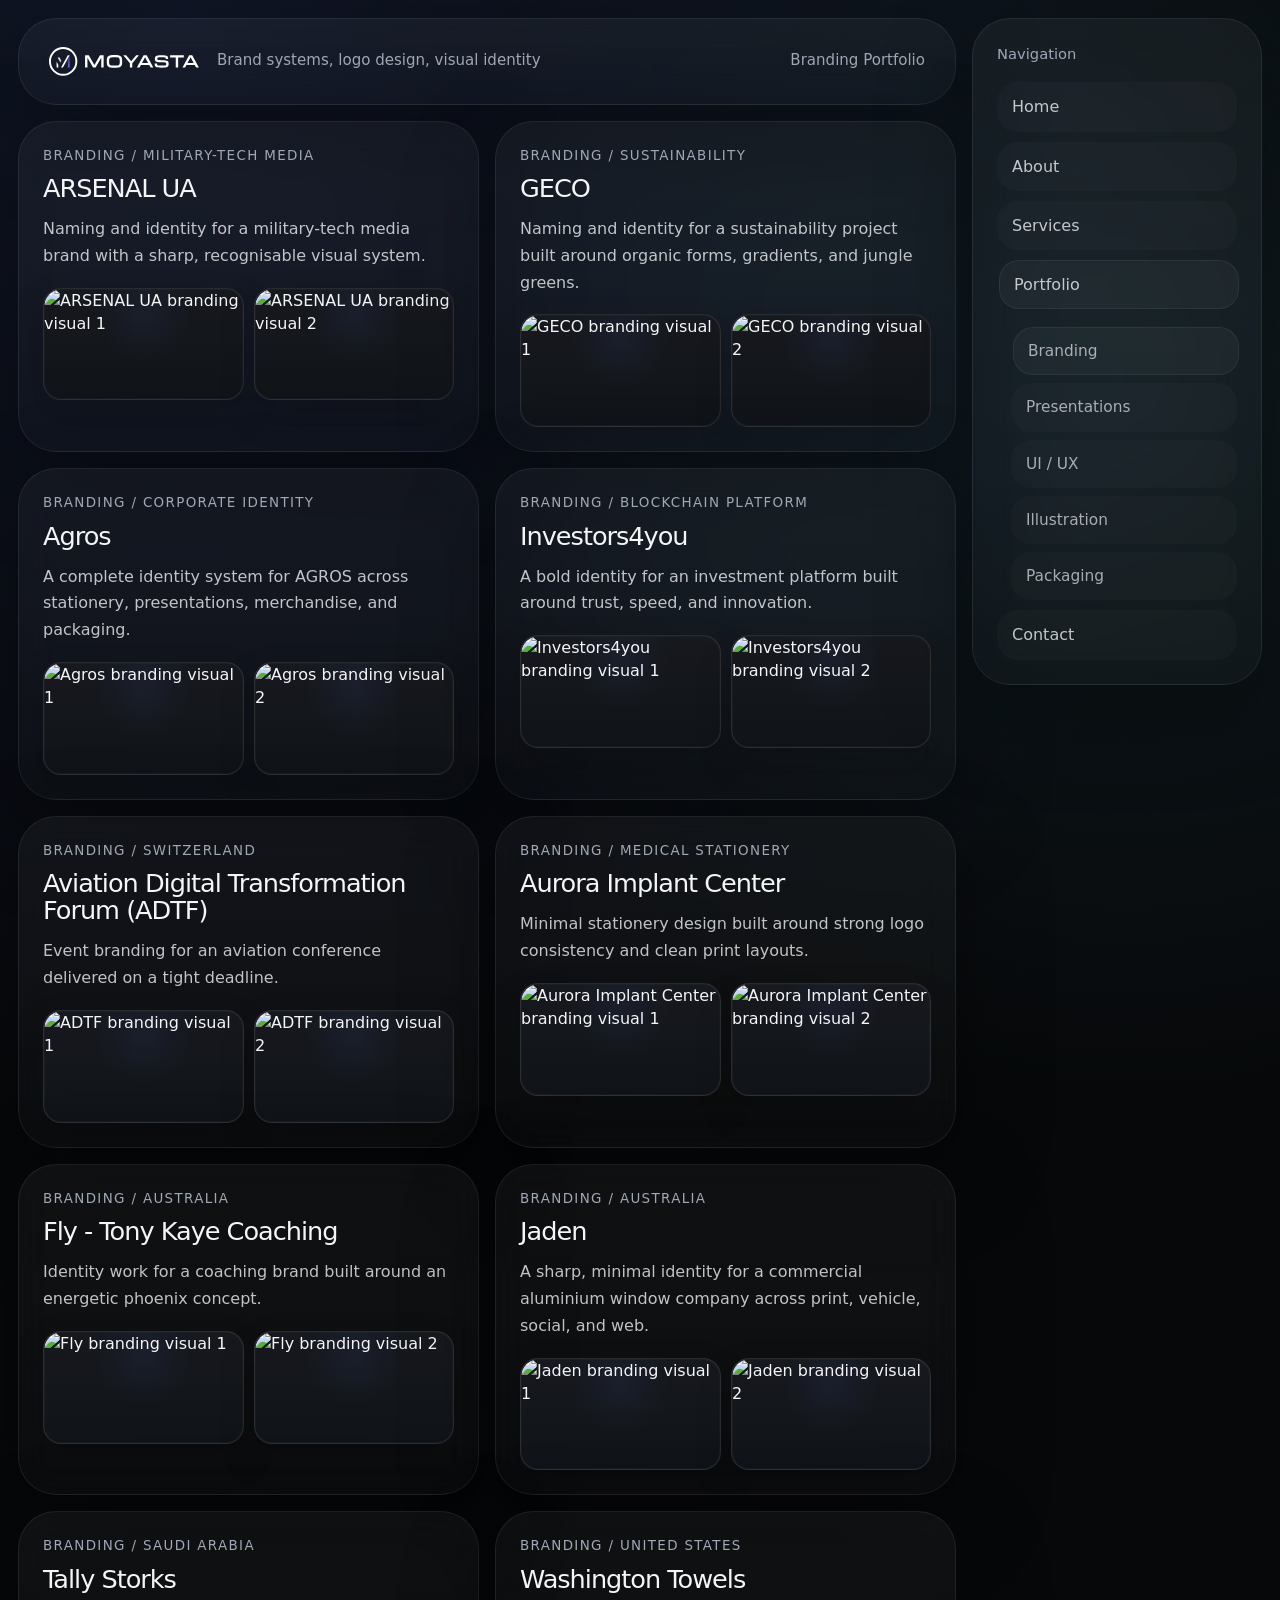
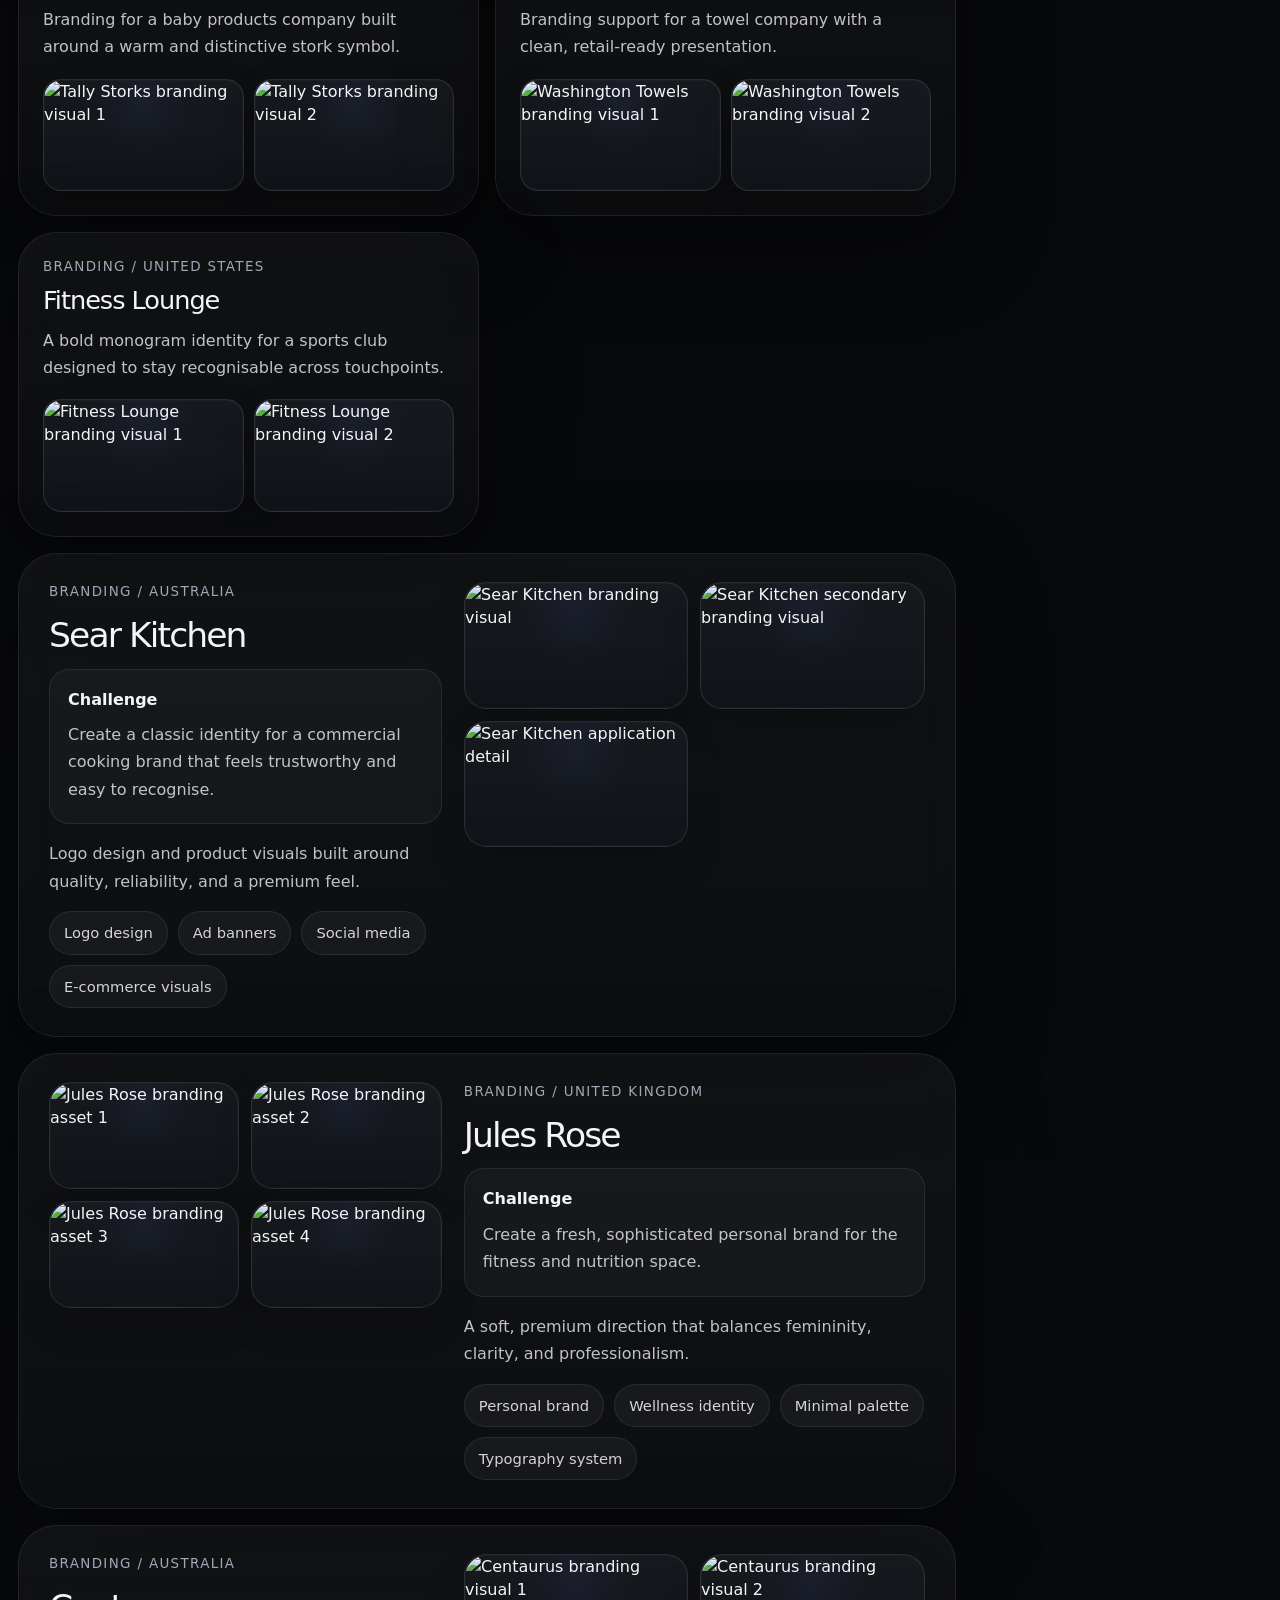
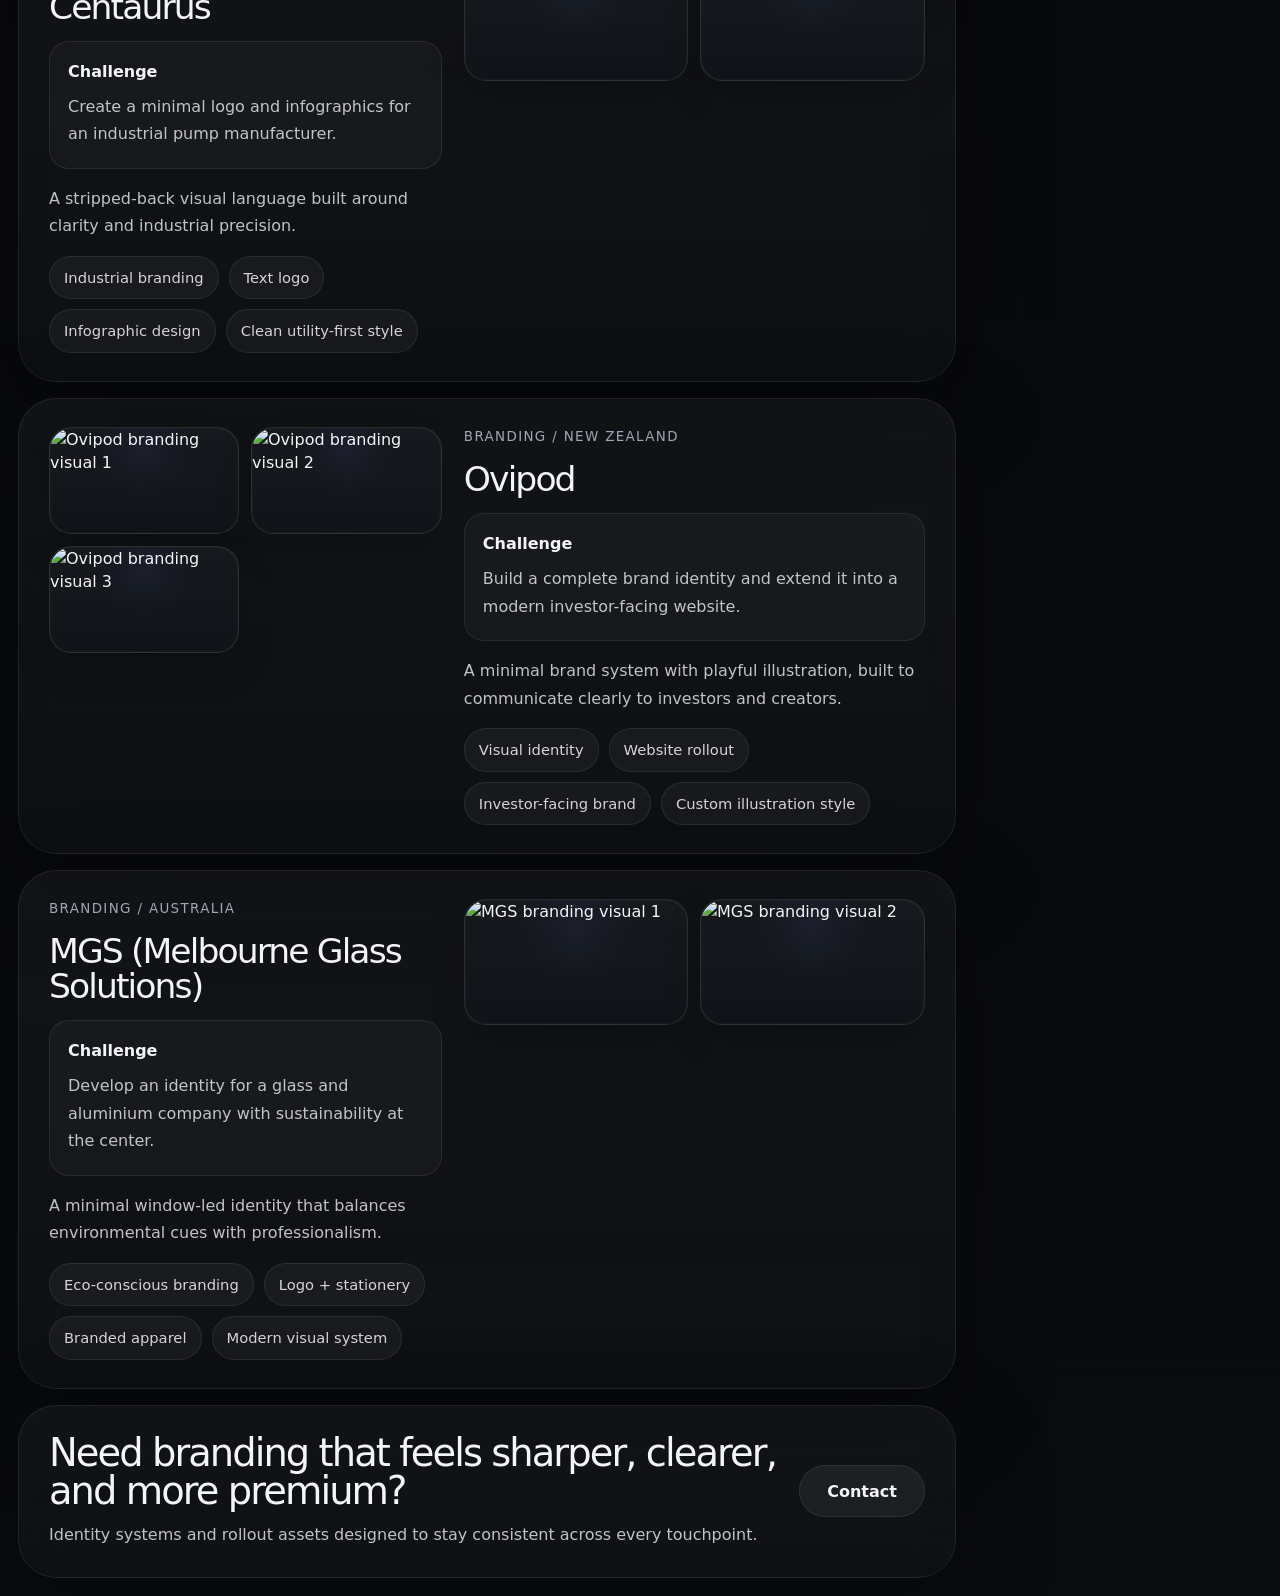
==== branding.html @ b999b23b "Add files via upload" ====
<!DOCTYPE html>
<html lang="en">
<head>
  <meta charset="UTF-8" />
  <meta name="viewport" content="width=device-width, initial-scale=1.0" />
  <title>Moyasta Digital — Branding Portfolio</title>
  <meta
    name="description"
    content="Branding portfolio by Moyasta Digital with identity case studies, logo systems, and brand applications."
  />
  <link rel="icon" href="favicon.ico" sizes="any" />
  <link rel="icon" type="image/png" href="android-chrome-192x192.png" />
  <link rel="apple-touch-icon" sizes="180x180" href="apple-touch-icon.png" />
  <style>
    :root {
      --bg: #060708;
      --bg-soft: #0c0f14;
      --panel-top: rgba(255, 255, 255, 0.045);
      --panel-bottom: rgba(255, 255, 255, 0.025);
      --line: rgba(255, 255, 255, 0.09);
      --line-strong: rgba(255, 255, 255, 0.14);
      --text: #f4f5f7;
      --muted: #a0a8b6;
      --muted-2: #7f8896;
      --accent: #79d8ff;
      --accent-2: #5b7cff;
      --accent-3: #c7f3ff;
      --shadow: 0 28px 90px rgba(0, 0, 0, 0.34);
      --radius-xl: 38px;
      --radius-lg: 28px;
      --radius-md: 20px;
      --container: 1720px;
    }

    * {
      box-sizing: border-box;
      margin: 0;
      padding: 0;
    }

    html {
      scroll-behavior: smooth;
    }

    body {
      font-family: Inter, ui-sans-serif, system-ui, -apple-system, BlinkMacSystemFont, "Segoe UI", sans-serif;
      background:
        radial-gradient(circle at top left, rgba(84, 126, 255, 0.08), transparent 24%),
        radial-gradient(circle at 82% 10%, rgba(108, 218, 255, 0.08), transparent 18%),
        linear-gradient(180deg, #060708 0%, #090b0f 100%);
      color: var(--text);
      min-height: 100vh;
      line-height: 1.45;
    }

    a {
      color: inherit;
      text-decoration: none;
    }

    img {
      display: block;
      max-width: 100%;
    }

    .page {
      max-width: var(--container);
      margin: 0 auto;
      padding: 18px;
    }

    .frame {
      display: grid;
      grid-template-columns: minmax(0, 1fr) 290px;
      gap: 16px;
      align-items: start;
    }

    .main {
      display: flex;
      flex-direction: column;
      gap: 16px;
      min-width: 0;
    }

    .glass {
      background: linear-gradient(180deg, var(--panel-top), var(--panel-bottom));
      backdrop-filter: blur(18px);
      -webkit-backdrop-filter: blur(18px);
      border: 1px solid rgba(255,255,255,0.08);
      box-shadow: var(--shadow);
      border-radius: var(--radius-xl);
    }

    .brandbar,
    .overview,
    .case-study,
    .cta {
      padding: 28px 30px;
    }

    .brandbar {
      min-height: 82px;
      display: flex;
      align-items: center;
      justify-content: space-between;
      gap: 16px;
    }

    .brand {
      display: flex;
      align-items: center;
      gap: 18px;
    }

    .brand-mark {
      width: 150px;
      display: block;
    }

    .brand-mark img {
      width: 100%;
      height: auto;
      object-fit: contain;
    }

    .brand-subtitle,
    .brand-meta,
    .eyebrow,
    .section-label,
    .stat-label,
    .case-kicker {
      color: var(--muted);
    }

    .brand-subtitle,
    .brand-meta,
    .eyebrow {
      font-size: 0.94rem;
    }

    .brand-meta {
      text-align: right;
    }

    .pill-row {
      display: flex;
      gap: 12px;
      flex-wrap: wrap;
    }

    .pill {
      min-width: 126px;
      height: 52px;
      padding: 0 22px;
      border-radius: 999px;
      display: inline-flex;
      align-items: center;
      justify-content: center;
      background: rgba(255, 255, 255, 0.055);
      border: 1px solid rgba(255, 255, 255, 0.08);
      font-weight: 600;
      transition: transform 0.2s ease, border-color 0.2s ease, background 0.2s ease;
    }

    .pill:hover {
      transform: translateY(-1px);
      border-color: rgba(255, 255, 255, 0.18);
      background: rgba(255, 255, 255, 0.08);
    }

    .overview {
      display: grid;
      grid-template-columns: minmax(0, 1.3fr) minmax(0, 1fr);
      gap: 16px;
      align-items: start;
    }

    .overview h2 {
      font-size: clamp(1.8rem, 3vw, 2.8rem);
      line-height: 1.02;
      letter-spacing: -0.05em;
      font-weight: 500;
      margin: 10px 0 14px;
    }

    .overview p {
      color: rgba(244, 245, 247, 0.8);
      line-height: 1.7;
      max-width: 860px;
    }

    .stats {
      display: grid;
      grid-template-columns: repeat(2, minmax(0, 1fr));
      gap: 12px;
    }

    .stat {
      padding: 18px;
      border-radius: var(--radius-md);
      background: rgba(255, 255, 255, 0.03);
      border: 1px solid var(--line);
    }

    .stat-value {
      font-size: 1.45rem;
      letter-spacing: -0.04em;
      margin-bottom: 8px;
    }

    .stat-label {
      font-size: 0.86rem;
      line-height: 1.55;
    }

    .cases {
      display: flex;
      flex-direction: column;
      gap: 16px;
    }

    .archive-grid {
      display: grid;
      grid-template-columns: repeat(2, minmax(0, 1fr));
      gap: 16px;
    }

    .archive-card {
      padding: 24px;
      border-radius: var(--radius-xl);
    }

    .archive-card h3 {
      font-size: clamp(1.35rem, 2vw, 2rem);
      line-height: 1.05;
      letter-spacing: -0.04em;
      font-weight: 500;
      margin: 10px 0 14px;
    }

    .archive-card p {
      color: rgba(244, 245, 247, 0.78);
      line-height: 1.68;
    }

    .archive-gallery {
      display: grid;
      grid-template-columns: repeat(2, minmax(0, 1fr));
      gap: 10px;
      margin-top: 18px;
    }

    .archive-thumb {
      aspect-ratio: 16 / 9;
      border-radius: 18px;
      overflow: hidden;
      border: 1px solid rgba(255, 255, 255, 0.1);
      background:
        radial-gradient(circle at 50% 22%, rgba(91, 124, 255, 0.07), transparent 38%),
        linear-gradient(180deg, rgba(255, 255, 255, 0.045), rgba(255, 255, 255, 0.015)),
        var(--bg-soft);
      box-shadow:
        inset 0 0 0 1px rgba(255, 255, 255, 0.025),
        0 16px 36px rgba(0, 0, 0, 0.18);
    }

    .archive-thumb img {
      width: 100%;
      height: 100%;
      object-fit: cover;
      display: block;
      border-radius: inherit;
      clip-path: inset(0 round 18px);
      transform-origin: center;
      backface-visibility: hidden;
      will-change: transform;
      cursor: zoom-in;
    }

    .case-study {
      display: grid;
      grid-template-columns: minmax(0, 0.92fr) minmax(0, 1.08fr);
      gap: 22px;
      align-items: start;
    }

    .case-study:nth-child(even) .case-gallery {
      order: -1;
    }

    .case-copy {
      display: flex;
      flex-direction: column;
      gap: 16px;
    }

    .case-kicker {
      font-size: 0.84rem;
      letter-spacing: 0.1em;
      text-transform: uppercase;
    }

    .case-copy h2 {
      font-size: clamp(1.7rem, 2.7vw, 3rem);
      line-height: 1.01;
      letter-spacing: -0.055em;
      font-weight: 500;
    }

    .case-copy p {
      color: rgba(244, 245, 247, 0.78);
      line-height: 1.72;
    }

    .challenge {
      padding: 18px 18px 20px;
      border-radius: var(--radius-md);
      background: rgba(255, 255, 255, 0.03);
      border: 1px solid var(--line);
    }

    .challenge strong {
      display: inline-block;
      margin-bottom: 10px;
      color: var(--text);
    }

    .case-tags {
      display: flex;
      flex-wrap: wrap;
      gap: 10px;
    }

    .case-tags span {
      padding: 10px 14px;
      border-radius: 999px;
      background: rgba(255, 255, 255, 0.045);
      border: 1px solid rgba(255, 255, 255, 0.08);
      color: rgba(244, 245, 247, 0.86);
      font-size: 0.92rem;
    }

    .case-gallery {
      display: grid;
      grid-template-columns: repeat(2, minmax(0, 1fr));
      gap: 12px;
    }

    .gallery-card {
      position: relative;
      overflow: hidden;
      aspect-ratio: 16 / 9;
      border-radius: 22px;
      border: 1px solid rgba(255, 255, 255, 0.1);
      background:
        radial-gradient(circle at 50% 22%, rgba(91, 124, 255, 0.07), transparent 38%),
        linear-gradient(180deg, rgba(255, 255, 255, 0.045), rgba(255, 255, 255, 0.015)),
        var(--bg-soft);
      box-shadow:
        inset 0 0 0 1px rgba(255, 255, 255, 0.025),
        0 16px 36px rgba(0, 0, 0, 0.18);
    }

    .gallery-card img {
      width: 100%;
      height: 100%;
      object-fit: cover;
      display: block;
      border-radius: inherit;
      clip-path: inset(0 round 22px);
      transform-origin: center;
      backface-visibility: hidden;
      will-change: transform;
      cursor: zoom-in;
    }

    .archive-thumb.portrait,
    .gallery-card.portrait {
      aspect-ratio: 9 / 16;
    }

    .archive-thumb.landscape,
    .archive-thumb.square,
    .gallery-card.landscape,
    .gallery-card.square {
      aspect-ratio: 16 / 9;
    }

    .lightbox {
      position: fixed;
      inset: 0;
      display: flex;
      align-items: center;
      justify-content: center;
      padding: 32px;
      background: rgba(4, 7, 14, 0.88);
      backdrop-filter: blur(18px);
      opacity: 0;
      pointer-events: none;
      transition: opacity 180ms ease;
      z-index: 1200;
    }

    .lightbox.is-open {
      opacity: 1;
      pointer-events: auto;
    }

    .lightbox__dialog {
      position: relative;
      max-width: min(92vw, 1500px);
      max-height: 90vh;
    }

    .lightbox__image {
      display: block;
      max-width: 100%;
      max-height: 90vh;
      width: auto;
      height: auto;
      border-radius: 24px;
      box-shadow: 0 32px 80px rgba(0, 0, 0, 0.45);
      object-fit: contain;
      background: rgba(9, 11, 15, 0.95);
    }

    .lightbox__close {
      position: absolute;
      top: 16px;
      right: 16px;
      display: inline-flex;
      align-items: center;
      justify-content: center;
      width: 44px;
      height: 44px;
      border: 1px solid rgba(255, 255, 255, 0.14);
      border-radius: 999px;
      background: rgba(6, 7, 8, 0.72);
      color: #f5f7fb;
      font-size: 28px;
      line-height: 1;
      cursor: pointer;
    }

    @media (max-width: 640px) {
      .lightbox {
        padding: 20px;
      }

      .lightbox__image {
        border-radius: 18px;
      }

      .lightbox__close {
        top: 12px;
        right: 12px;
        width: 40px;
        height: 40px;
      }
    }

    .gallery-card.tall,
    .gallery-card.wide {
      grid-column: auto;
      grid-row: auto;
    }

    .cta {
      display: flex;
      justify-content: space-between;
      align-items: center;
      gap: 20px;
    }

    .cta h3 {
      font-size: clamp(1.8rem, 3vw, 3rem);
      line-height: 1;
      letter-spacing: -0.05em;
      font-weight: 500;
      margin-bottom: 12px;
    }

    .cta p {
      color: rgba(244, 245, 247, 0.78);
      max-width: 760px;
      line-height: 1.65;
    }

    .sidebar {
      padding: 24px;
      position: sticky;
      top: 18px;
    }

    .side-title {
      font-size: 0.92rem;
      color: rgba(244,245,247,0.58);
      margin-bottom: 18px;
    }

    .side-nav {
      display: grid;
      gap: 10px;
    }

    .side-nav a {
      padding: 12px 14px;
      border-radius: var(--radius-md);
      color: rgba(244,245,247,0.78);
      background: rgba(255,255,255,0.02);
      border: 1px solid transparent;
      transition: background 0.25s ease, border-color 0.25s ease, transform 0.25s ease;
    }

    .side-nav a:hover,
    .side-nav a.active,
    .side-subnav a.active {
      transform: translateX(2px);
      background: rgba(255,255,255,0.04);
      border-color: rgba(255,255,255,0.06);
    }

    .side-subnav {
      display: grid;
      gap: 8px;
      margin-top: 8px;
      padding-left: 14px;
    }

    .side-subnav a {
      font-size: 0.96rem;
      color: rgba(244,245,247,0.66);
      background: rgba(255,255,255,0.015);
    }

    .side-foot {
      margin-top: 18px;
      color: rgba(244,245,247,0.56);
      line-height: 1.55;
      font-size: 0.92rem;
    }

    @media (max-width: 1180px) {
      .frame {
        grid-template-columns: 1fr;
      }

      .overview,
      .case-study {
        grid-template-columns: 1fr;
      }

      .case-study:nth-child(even) .case-gallery {
        order: 0;
      }

      .sidebar {
        position: static;
      }
    }

    @media (max-width: 780px) {
      .page {
        padding: 12px;
      }

      .brandbar,
      .overview,
      .case-study,
      .cta {
        padding: 22px;
      }

      .brandbar,
      .cta {
        flex-direction: column;
        align-items: flex-start;
      }

      .stats,
      .archive-grid,
      .archive-gallery,
      .case-gallery {
        grid-template-columns: 1fr;
      }

      .gallery-card.tall,
      .gallery-card.wide {
        grid-column: auto;
        grid-row: auto;
      }
    }
  </style>
  <link rel="stylesheet" href="shared.css" />
</head>
<body>
  <div class="page">
    <div class="frame">
    <main class="main">
      <div class="brandbar glass">
        <div class="brand">
          <a href="index.html#top" class="brand-mark" aria-label="Back to home">
            <img src="Moyasta_logo_white.svg" alt="Moyasta Digital Logo" />
          </a>
          <div class="brand-subtitle">Brand systems, logo design, visual identity</div>
        </div>
        <div class="brand-meta">Branding Portfolio</div>
      </div>

      <section class="archive-grid">
        <article class="archive-card glass">
          <div class="case-kicker">Branding / Military-tech media</div>
          <h3>ARSENAL UA</h3>
          <p>
            Naming and identity for a military-tech media brand with a sharp, recognisable visual system.
          </p>
          <div class="archive-gallery">
            <div class="archive-thumb"><img src="assets/branding/6898a3044e1fc6e51ea96fa8_optimized" alt="ARSENAL UA branding visual 1" /></div>
            <div class="archive-thumb"><img src="assets/branding/6898a3624e1fc6e51ea97151_optimized" alt="ARSENAL UA branding visual 2" /></div>
          </div>
        </article>

        <article class="archive-card glass">
          <div class="case-kicker">Branding / Sustainability</div>
          <h3>GECO</h3>
          <p>
            Naming and identity for a sustainability project built around organic forms, gradients, and jungle greens.
          </p>
          <div class="archive-gallery">
            <div class="archive-thumb"><img src="assets/branding/6813dc9687411de06997a988_optimized" alt="GECO branding visual 1" /></div>
            <div class="archive-thumb"><img src="assets/branding/6813dc9e4442797a98adc3fe_optimized" alt="GECO branding visual 2" /></div>
          </div>
        </article>

        <article class="archive-card glass">
          <div class="case-kicker">Branding / Corporate identity</div>
          <h3>Agros</h3>
          <p>
            A complete identity system for AGROS across stationery, presentations, merchandise, and packaging.
          </p>
          <div class="archive-gallery">
            <div class="archive-thumb"><img src="assets/branding/6813d40287411de069978ee5_optimized" alt="Agros branding visual 1" /></div>
            <div class="archive-thumb"><img src="assets/branding/6813d42c492b0acf57990cfd_optimized" alt="Agros branding visual 2" /></div>
          </div>
        </article>

        <article class="archive-card glass">
          <div class="case-kicker">Branding / Blockchain platform</div>
          <h3>Investors4you</h3>
          <p>
            A bold identity for an investment platform built around trust, speed, and innovation.
          </p>
          <div class="archive-gallery">
            <div class="archive-thumb"><img src="assets/branding/6813dff046207097c8f7b023_optimized" alt="Investors4you branding visual 1" /></div>
            <div class="archive-thumb"><img src="assets/branding/6813e00b492b0acf579930b2_optimized" alt="Investors4you branding visual 2" /></div>
          </div>
        </article>

        <article class="archive-card glass">
          <div class="case-kicker">Branding / Switzerland</div>
          <h3>Aviation Digital Transformation Forum (ADTF)</h3>
          <p>
            Event branding for an aviation conference delivered on a tight deadline.
          </p>
          <div class="archive-gallery">
            <div class="archive-thumb"><img src="assets/branding/5dfe2969edfe8e00216ee879_optimized" alt="ADTF branding visual 1" /></div>
            <div class="archive-thumb"><img src="assets/branding/5dfe2943871a6f00217156da_optimized" alt="ADTF branding visual 2" /></div>
          </div>
        </article>

        <article class="archive-card glass">
          <div class="case-kicker">Branding / Medical stationery</div>
          <h3>Aurora Implant Center</h3>
          <p>
            Minimal stationery design built around strong logo consistency and clean print layouts.
          </p>
          <div class="archive-gallery">
            <div class="archive-thumb"><img src="assets/branding/5e05fc099c233c0021d8d41a_optimized" alt="Aurora Implant Center branding visual 1" /></div>
            <div class="archive-thumb"><img src="assets/branding/5e05fd2c9c233c0021d8d735_optimized" alt="Aurora Implant Center branding visual 2" /></div>
          </div>
        </article>

        <article class="archive-card glass">
          <div class="case-kicker">Branding / Australia</div>
          <h3>Fly - Tony Kaye Coaching</h3>
          <p>
            Identity work for a coaching brand built around an energetic phoenix concept.
          </p>
          <div class="archive-gallery">
            <div class="archive-thumb"><img src="assets/branding/5d3830e2db127c00238f0c1b_optimized" alt="Fly branding visual 1" /></div>
            <div class="archive-thumb"><img src="assets/branding/5d38425bdb127c00238f724b_optimized" alt="Fly branding visual 2" /></div>
          </div>
        </article>

        <article class="archive-card glass">
          <div class="case-kicker">Branding / Australia</div>
          <h3>Jaden</h3>
          <p>
            A sharp, minimal identity for a commercial aluminium window company across print, vehicle, social, and web.
          </p>
          <div class="archive-gallery">
            <div class="archive-thumb"><img src="assets/branding/5e7f11f6f89f6c002345b695_optimized" alt="Jaden branding visual 1" /></div>
            <div class="archive-thumb"><img src="assets/branding/5e7f1336f89f6c002345b90f_optimized" alt="Jaden branding visual 2" /></div>
          </div>
        </article>

        <article class="archive-card glass">
          <div class="case-kicker">Branding / Saudi Arabia</div>
          <h3>Tally Storks</h3>
          <p>
            Branding for a baby products company built around a warm and distinctive stork symbol.
          </p>
          <div class="archive-gallery">
            <div class="archive-thumb"><img src="assets/branding/5d3843f67ce3b200230a02d9_optimized" alt="Tally Storks branding visual 1" /></div>
            <div class="archive-thumb"><img src="assets/branding/5dfe2209edfe8e00216edbbf_optimized" alt="Tally Storks branding visual 2" /></div>
          </div>
        </article>

        <article class="archive-card glass">
          <div class="case-kicker">Branding / United States</div>
          <h3>Washington Towels</h3>
          <p>
            Branding support for a towel company with a clean, retail-ready presentation.
          </p>
          <div class="archive-gallery">
            <div class="archive-thumb"><img src="assets/branding/5d43fcfb7f2c4e00232d30af_optimized" alt="Washington Towels branding visual 1" /></div>
            <div class="archive-thumb"><img src="assets/branding/5d43fe0ec5412900236c2bd2_optimized" alt="Washington Towels branding visual 2" /></div>
          </div>
        </article>

        <article class="archive-card glass">
          <div class="case-kicker">Branding / United States</div>
          <h3>Fitness Lounge</h3>
          <p>
            A bold monogram identity for a sports club designed to stay recognisable across touchpoints.
          </p>
          <div class="archive-gallery">
            <div class="archive-thumb"><img src="assets/branding/5d42c14b745f20002393d3b2_optimized" alt="Fitness Lounge branding visual 1" /></div>
            <div class="archive-thumb"><img src="assets/branding/5d42c10dc541290023696935_optimized" alt="Fitness Lounge branding visual 2" /></div>
          </div>
        </article>
      </section>

      <section class="cases">
        <article class="case-study glass">
          <div class="case-copy">
            <div class="case-kicker">Branding / Australia</div>
            <h2>Sear Kitchen</h2>
            <div class="challenge">
              <strong>Challenge</strong>
              <p>
                Create a classic identity for a commercial cooking brand that feels trustworthy and easy to recognise.
              </p>
            </div>
            <p>
              Logo design and product visuals built around quality, reliability, and a premium feel.
            </p>
            <div class="case-tags">
              <span>Logo design</span>
              <span>Ad banners</span>
              <span>Social media</span>
              <span>E-commerce visuals</span>
            </div>
          </div>

          <div class="case-gallery">
            <div class="gallery-card tall">
              <img src="assets/branding/5d3d926d1032440024d57fd3_optimized" alt="Sear Kitchen branding visual" />
            </div>
            <div class="gallery-card">
              <img src="assets/branding/5d3d6ea71032440024d51113_optimized" alt="Sear Kitchen secondary branding visual" />
            </div>
            <div class="gallery-card">
              <img src="assets/branding/5d3d6ea71032440024d51113_optimized" alt="Sear Kitchen application detail" />
            </div>
          </div>
        </article>

        <article class="case-study glass">
          <div class="case-copy">
            <div class="case-kicker">Branding / United Kingdom</div>
            <h2>Jules Rose</h2>
            <div class="challenge">
              <strong>Challenge</strong>
              <p>
                Create a fresh, sophisticated personal brand for the fitness and nutrition space.
              </p>
            </div>
            <p>
              A soft, premium direction that balances femininity, clarity, and professionalism.
            </p>
            <div class="case-tags">
              <span>Personal brand</span>
              <span>Wellness identity</span>
              <span>Minimal palette</span>
              <span>Typography system</span>
            </div>
          </div>

          <div class="case-gallery">
            <div class="gallery-card">
              <img src="assets/branding/5d42e0fe3cfb3c0023e8f640_optimized" alt="Jules Rose branding asset 1" />
            </div>
            <div class="gallery-card">
              <img src="assets/branding/5d42e181632e4500244212a2_optimized" alt="Jules Rose branding asset 2" />
            </div>
            <div class="gallery-card">
              <img src="assets/branding/5d42e6267f2c4e00232aa990_optimized" alt="Jules Rose branding asset 3" />
            </div>
            <div class="gallery-card">
              <img src="assets/branding/5d42e6b2745f200023947dd8_optimized" alt="Jules Rose branding asset 4" />
            </div>
          </div>
        </article>

        <article class="case-study glass">
          <div class="case-copy">
            <div class="case-kicker">Branding / Australia</div>
            <h2>Centaurus</h2>
            <div class="challenge">
              <strong>Challenge</strong>
              <p>
                Create a minimal logo and infographics for an industrial pump manufacturer.
              </p>
            </div>
            <p>
              A stripped-back visual language built around clarity and industrial precision.
            </p>
            <div class="case-tags">
              <span>Industrial branding</span>
              <span>Text logo</span>
              <span>Infographic design</span>
              <span>Clean utility-first style</span>
            </div>
          </div>

          <div class="case-gallery">
            <div class="gallery-card">
              <img src="assets/branding/5d3daae3cf81d1002335ec71_optimized" alt="Centaurus branding visual 1" />
            </div>
            <div class="gallery-card">
              <img src="assets/branding/5d3dacc4287be10023d6236d_optimized" alt="Centaurus branding visual 2" />
            </div>
          </div>
        </article>

        <article class="case-study glass">
          <div class="case-copy">
            <div class="case-kicker">Branding / New Zealand</div>
            <h2>Ovipod</h2>
            <div class="challenge">
              <strong>Challenge</strong>
              <p>
                Build a complete brand identity and extend it into a modern investor-facing website.
              </p>
            </div>
            <p>
              A minimal brand system with playful illustration, built to communicate clearly to investors and creators.
            </p>
            <div class="case-tags">
              <span>Visual identity</span>
              <span>Website rollout</span>
              <span>Investor-facing brand</span>
              <span>Custom illustration style</span>
            </div>
          </div>

          <div class="case-gallery">
            <div class="gallery-card">
              <img src="assets/branding/5d3b067608932100236af6c1_optimized" alt="Ovipod branding visual 1" />
            </div>
            <div class="gallery-card">
              <img src="assets/branding/5d3b06737677b20023a76653_optimized" alt="Ovipod branding visual 2" />
            </div>
            <div class="gallery-card wide">
              <img src="assets/branding/5d3b02cd7677b20023a75690_optimized" alt="Ovipod branding visual 3" />
            </div>
          </div>
        </article>

        <article class="case-study glass">
          <div class="case-copy">
            <div class="case-kicker">Branding / Australia</div>
            <h2>MGS (Melbourne Glass Solutions)</h2>
            <div class="challenge">
              <strong>Challenge</strong>
              <p>
                Develop an identity for a glass and aluminium company with sustainability at the center.
              </p>
            </div>
            <p>
              A minimal window-led identity that balances environmental cues with professionalism.
            </p>
            <div class="case-tags">
              <span>Eco-conscious branding</span>
              <span>Logo + stationery</span>
              <span>Branded apparel</span>
              <span>Modern visual system</span>
            </div>
          </div>

          <div class="case-gallery">
            <div class="gallery-card tall">
              <img src="assets/branding/5d3af19db1b3c00024fc8740_optimized" alt="MGS branding visual 1" />
            </div>
            <div class="gallery-card tall">
              <img src="assets/branding/5d3af14edc5a0100238acce8_optimized" alt="MGS branding visual 2" />
            </div>
          </div>
        </article>
      </section>

      <section class="cta glass">
        <div>
          <h3>Need branding that feels sharper, clearer, and more premium?</h3>
          <p>
            Identity systems and rollout assets designed to stay consistent across every touchpoint.
          </p>
        </div>
        <a href="index.html#contact" class="pill">Contact</a>
      </section>
    </main>
    <aside class="sidebar glass">
      <div class="side-title">Navigation</div>
      <nav class="side-nav">
        <a href="index.html#top">Home</a>
        <a href="index.html#about">About</a>
        <a href="index.html#services">Services</a>
        <a href="portfolio.html" class="active">Portfolio</a>
      <div class="side-subnav">
        <a href="branding.html" class="active">Branding</a>
        <a href="presentations.html">Presentations</a>
        <a href="ui-ux.html">UI / UX</a>
        <a href="illustration.html">Illustration</a>
        <a href="packaging.html">Packaging</a>
      </div>
      <a href="index.html#contact">Contact</a>
    </nav>
    </aside>
    </div>
  </div>
  <div class="lightbox" id="image-lightbox" aria-hidden="true">
    <div class="lightbox__dialog" role="dialog" aria-modal="true" aria-label="Image preview" tabindex="-1">
      <button class="lightbox__close" type="button" aria-label="Close image preview">&times;</button>
      <img class="lightbox__image" src="" alt="" />
    </div>
  </div>

  <script>
    (function () {
      function classifyFrame(frame, image) {
        const ratio = image.naturalWidth / image.naturalHeight;
        frame.classList.remove("portrait", "landscape", "square");

        if (ratio < 0.88) {
          frame.classList.add("portrait");
        } else {
          frame.classList.add("landscape");
        }
      }

      document.querySelectorAll(".archive-thumb, .gallery-card").forEach(function (frame) {
        const image = frame.querySelector("img");
        if (!image) {
          return;
        }

        if (image.complete && image.naturalWidth) {
          classifyFrame(frame, image);
        } else {
          image.addEventListener("load", function () {
            classifyFrame(frame, image);
          }, { once: true });
        }
      });

      const lightbox = document.getElementById("image-lightbox");
      const dialog = lightbox.querySelector(".lightbox__dialog");
      const preview = lightbox.querySelector(".lightbox__image");
      const closeButton = lightbox.querySelector(".lightbox__close");
      let previousFocus = null;

      function getFocusableElements() {
        return Array.from(
          lightbox.querySelectorAll(
            'button, [href], input, select, textarea, [tabindex]:not([tabindex="-1"])'
          )
        ).filter(function (element) {
          return !element.hasAttribute("disabled") && element.getAttribute("aria-hidden") !== "true";
        });
      }

      document.querySelectorAll(".archive-thumb img, .gallery-card img").forEach(function (image) {
        image.setAttribute("tabindex", "0");
        image.setAttribute("role", "button");
        image.setAttribute("aria-haspopup", "dialog");
      });

      function openLightbox(image) {
        previousFocus = document.activeElement instanceof HTMLElement ? document.activeElement : null;
        preview.src = image.currentSrc || image.src;
        preview.alt = image.alt || "";
        lightbox.classList.add("is-open");
        lightbox.setAttribute("aria-hidden", "false");
        document.body.style.overflow = "hidden";
        closeButton.focus();
      }

      function closeLightbox() {
        lightbox.classList.remove("is-open");
        lightbox.setAttribute("aria-hidden", "true");
        preview.src = "";
        preview.alt = "";
        document.body.style.overflow = "";
        if (previousFocus && previousFocus.focus) {
          previousFocus.focus();
        }
        previousFocus = null;
      }

      document.addEventListener("click", function (event) {
        const image = event.target.closest(".archive-thumb img, .gallery-card img");
        if (image) {
          openLightbox(image);
          return;
        }

        if (
          lightbox.classList.contains("is-open") &&
          (event.target === lightbox || event.target === closeButton)
        ) {
          closeLightbox();
        }
      });

      document.addEventListener("keydown", function (event) {
        const focusedImage = event.target.closest(".archive-thumb img, .gallery-card img");
        if (
          focusedImage &&
          (event.key === "Enter" || event.key === " ")
        ) {
          event.preventDefault();
          openLightbox(focusedImage);
          return;
        }

        if (!lightbox.classList.contains("is-open")) {
          return;
        }

        if (event.key === "Escape") {
          closeLightbox();
          return;
        }

        if (event.key === "Tab") {
          const focusable = getFocusableElements();
          if (!focusable.length) {
            event.preventDefault();
            dialog.focus();
            return;
          }

          const first = focusable[0];
          const last = focusable[focusable.length - 1];

          if (event.shiftKey && document.activeElement === first) {
            event.preventDefault();
            last.focus();
          } else if (!event.shiftKey && document.activeElement === last) {
            event.preventDefault();
            first.focus();
          } else if (!dialog.contains(document.activeElement)) {
            event.preventDefault();
            first.focus();
          }
        }
      });
    })();
  </script>
</body>
</html>
---- shared.css ----
:root {
  --bg: #060708;
  --bg-soft: #0c0f14;
  --panel-top: rgba(255, 255, 255, 0.045);
  --panel-bottom: rgba(255, 255, 255, 0.025);
  --line: rgba(255, 255, 255, 0.08);
  --line-strong: rgba(255, 255, 255, 0.14);
  --text: #f4f5f7;
  --muted: #a0a8b6;
  --muted-2: #7f8896;
  --accent: #79d8ff;
  --accent-2: #5b7cff;
  --accent-3: #c7f3ff;
  --shadow: 0 28px 90px rgba(0, 0, 0, 0.34);
  --radius-xl: 38px;
  --radius-lg: 28px;
  --radius-md: 20px;
  --container: 1720px;
}

html {
  scroll-behavior: smooth;
}

body {
  color: var(--text);
  background:
    radial-gradient(circle at 14% 0%, rgba(84, 126, 255, 0.12), transparent 24%),
    radial-gradient(circle at 88% 8%, rgba(108, 218, 255, 0.09), transparent 16%),
    linear-gradient(180deg, #060708 0%, #090b0f 100%);
}

a {
  color: inherit;
  text-decoration: none;
}

img {
  display: block;
  max-width: 100%;
}

.page {
  max-width: var(--container);
  margin: 0 auto;
  padding: 18px;
}

.frame {
  display: grid;
  grid-template-columns: minmax(0, 1fr) 290px;
  gap: 16px;
  align-items: start;
}

.main {
  display: flex;
  flex-direction: column;
  gap: 16px;
  min-width: 0;
}

.glass {
  background: linear-gradient(180deg, var(--panel-top), var(--panel-bottom));
  backdrop-filter: blur(18px);
  -webkit-backdrop-filter: blur(18px);
  border: 1px solid var(--line);
  box-shadow: var(--shadow);
}

.brandbar,
.hero-surface,
.feature,
.story,
.sidebar,
.section-card,
.stat-card,
.project-card,
.cta-card,
.overview,
.case-study,
.case-card,
.cta {
  border-radius: var(--radius-xl);
}

.meta-box,
.detail,
.side-nav a,
.side-subnav a {
  border-radius: var(--radius-md);
}

.brand-subtitle,
.brand-meta,
.eyebrow,
.section-label,
.stat-label,
.case-kicker,
.side-title,
.side-foot {
  color: var(--muted);
}

.side-nav a,
.side-subnav a {
  background: rgba(255, 255, 255, 0.02);
  border: 1px solid transparent;
  transition: background 0.25s ease, border-color 0.25s ease, transform 0.25s ease;
}

.side-nav a:hover,
.side-nav a.active,
.side-subnav a:hover,
.side-subnav a.active {
  transform: translateX(2px);
  background: rgba(255, 255, 255, 0.04);
  border-color: rgba(255, 255, 255, 0.06);
}

.pill {
  min-width: 126px;
  height: 52px;
  padding: 0 22px;
  border-radius: 999px;
  display: inline-flex;
  align-items: center;
  justify-content: center;
  background: rgba(255, 255, 255, 0.055);
  border: 1px solid rgba(255, 255, 255, 0.08);
  font-weight: 600;
}

@media (max-width: 1100px) {
  .frame {
    grid-template-columns: 1fr;
  }

  .sidebar {
    position: static;
  }
}

@media (max-width: 780px) {
  .brandbar,
  .cta {
    flex-direction: column;
    align-items: flex-start;
  }
}
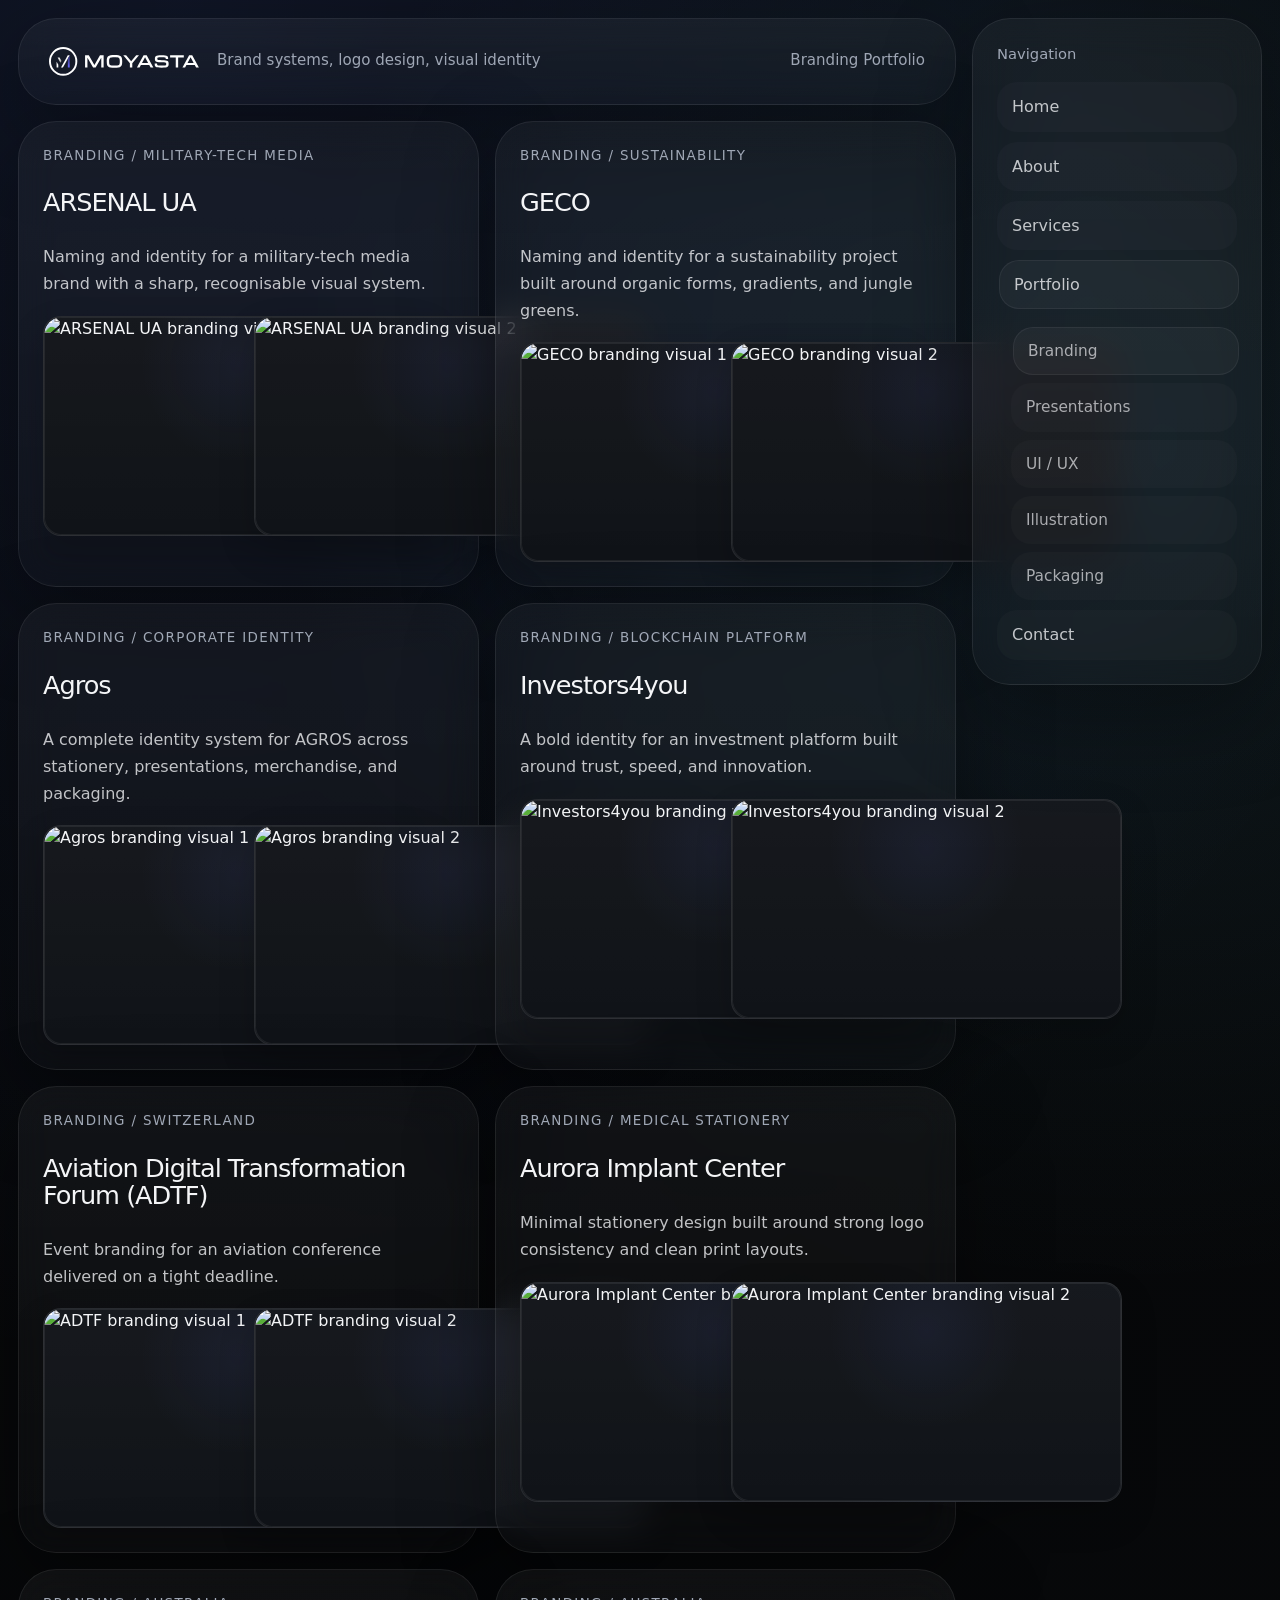
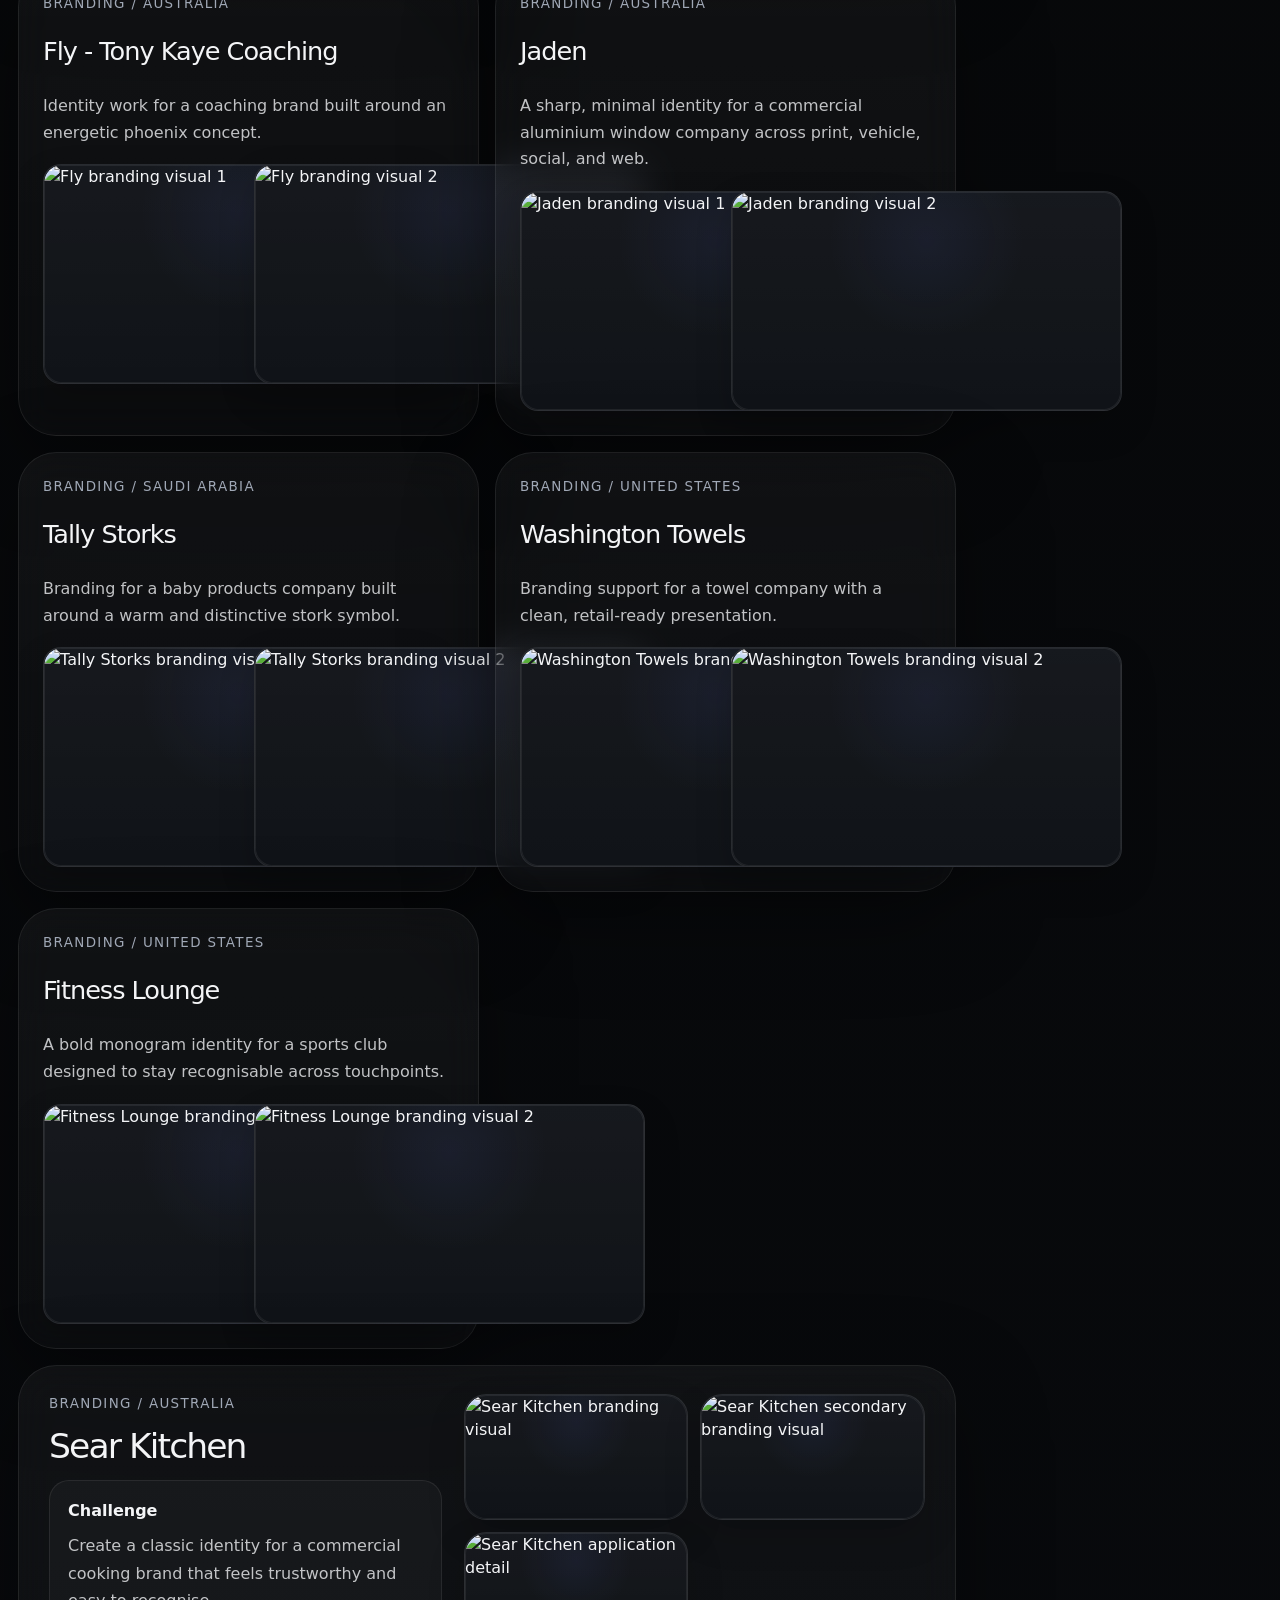
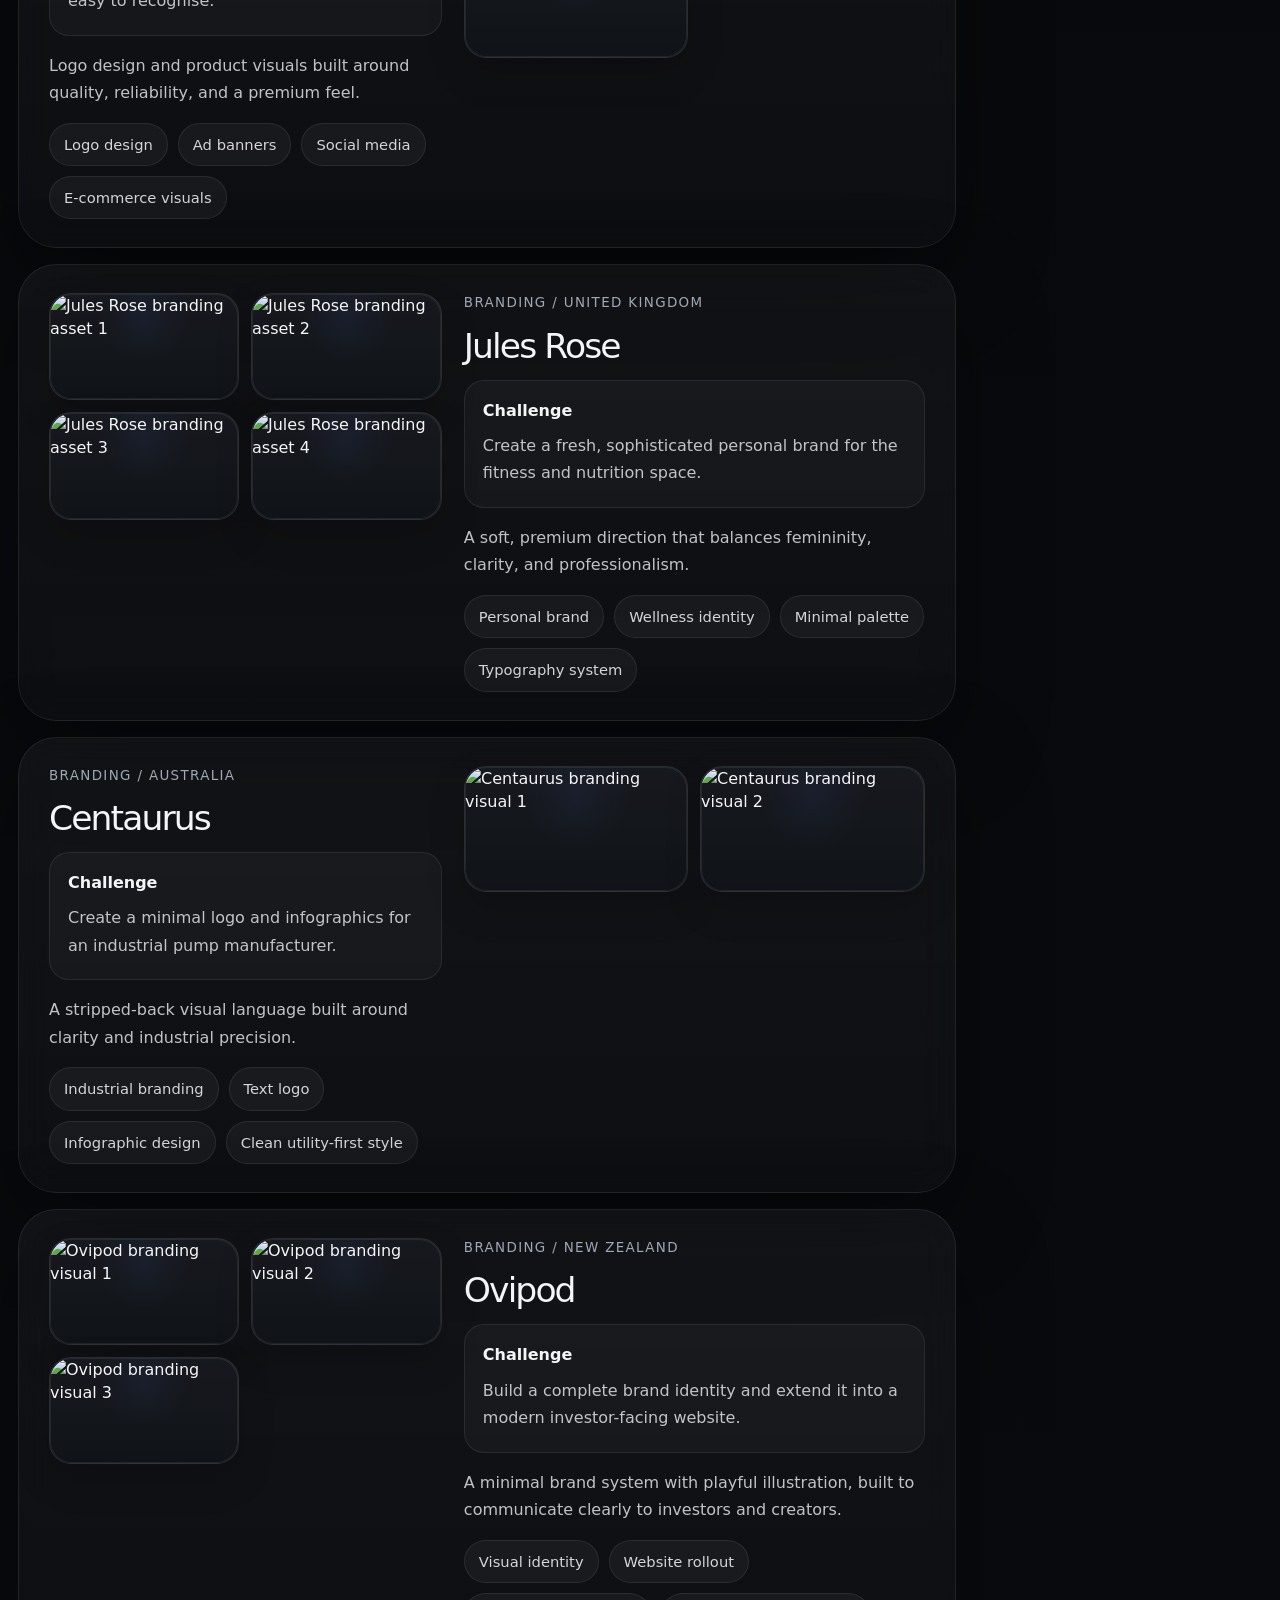
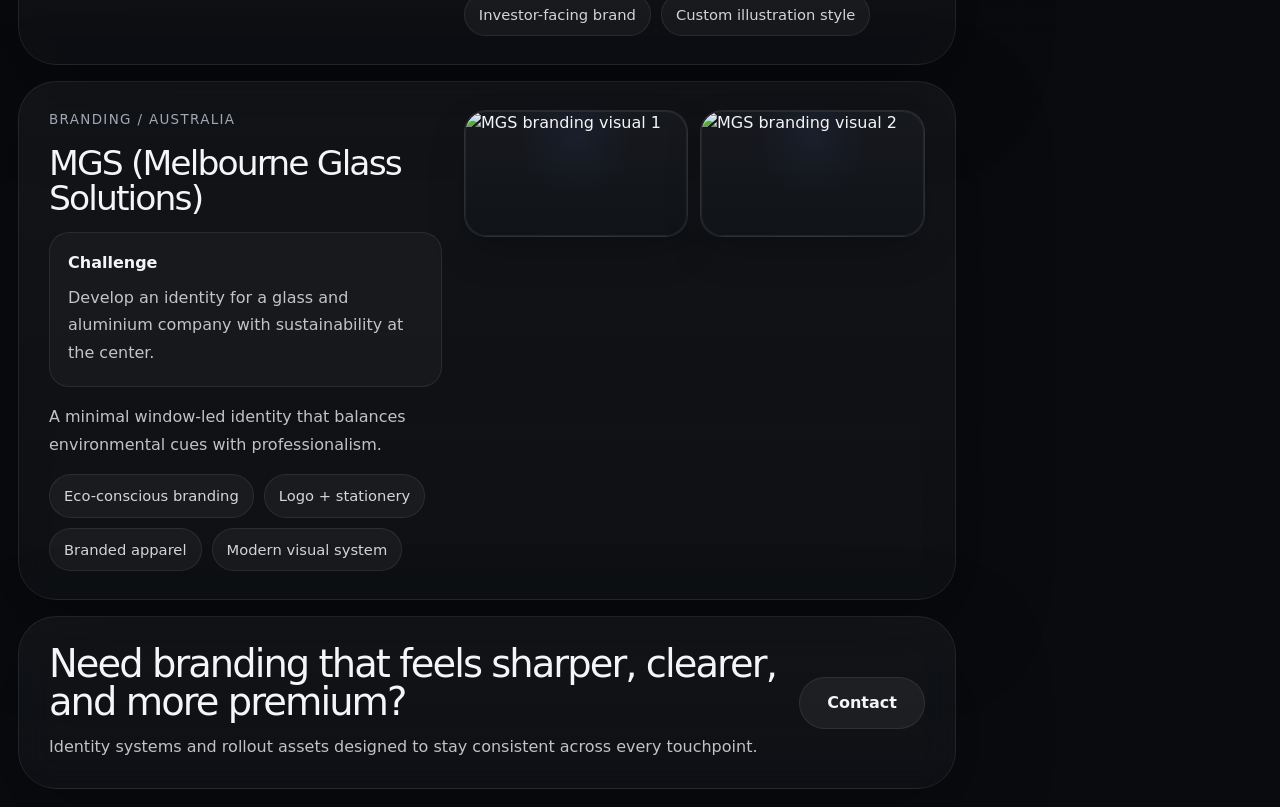
==== commit f678efb0: "update 3" ====
--- a/branding.html
+++ b/branding.html
@@ -229,6 +229,9 @@
     .archive-card {
       padding: 24px;
       border-radius: var(--radius-xl);
+      display: flex;
+      flex-direction: column;
+      gap: 14px;
     }
 
     .archive-card h3 {
@@ -242,17 +245,21 @@
     .archive-card p {
       color: rgba(244, 245, 247, 0.78);
       line-height: 1.68;
+      max-width: 52ch;
     }
 
     .archive-gallery {
       display: grid;
       grid-template-columns: repeat(2, minmax(0, 1fr));
       gap: 10px;
-      margin-top: 18px;
+      margin-top: 4px;
+      align-items: stretch;
     }
 
     .archive-thumb {
       aspect-ratio: 16 / 9;
+      min-height: 220px;
+      position: relative;
       border-radius: 18px;
       overflow: hidden;
       border: 1px solid rgba(255, 255, 255, 0.1);
@@ -265,16 +272,28 @@
         0 16px 36px rgba(0, 0, 0, 0.18);
     }
 
+    .archive-thumb::after,
+    .gallery-card::after {
+      content: "";
+      position: absolute;
+      inset: 0;
+      border-radius: inherit;
+      box-shadow: inset 0 0 0 1px rgba(255, 255, 255, 0.05);
+      pointer-events: none;
+    }
+
     .archive-thumb img {
       width: 100%;
       height: 100%;
       object-fit: cover;
+      object-position: center;
       display: block;
       border-radius: inherit;
       clip-path: inset(0 round 18px);
       transform-origin: center;
       backface-visibility: hidden;
       will-change: transform;
+      transition: transform 0.35s ease, opacity 0.2s ease;
       cursor: zoom-in;
     }
 
@@ -366,13 +385,20 @@
       width: 100%;
       height: 100%;
       object-fit: cover;
+      object-position: center;
       display: block;
       border-radius: inherit;
       clip-path: inset(0 round 22px);
       transform-origin: center;
       backface-visibility: hidden;
       will-change: transform;
+      transition: transform 0.35s ease, opacity 0.2s ease;
       cursor: zoom-in;
+    }
+
+    .archive-thumb:hover img,
+    .gallery-card:hover img {
+      transform: scale(1.03);
     }
 
     .archive-thumb.portrait,
@@ -572,6 +598,10 @@
         padding: 22px;
       }
 
+      .archive-card {
+        padding: 22px;
+      }
+
       .brandbar,
       .cta {
         flex-direction: column;
@@ -589,6 +619,40 @@
       .gallery-card.wide {
         grid-column: auto;
         grid-row: auto;
+      }
+
+      .overview,
+      .case-study,
+      .cta {
+        gap: 18px;
+      }
+    }
+
+    @media (max-width: 520px) {
+      .brandbar,
+      .overview,
+      .case-study,
+      .cta {
+        padding: 18px;
+      }
+
+      .archive-card {
+        padding: 18px;
+      }
+
+      .archive-gallery,
+      .case-gallery {
+        gap: 12px;
+      }
+
+      .gallery-card,
+      .archive-thumb {
+        min-height: 220px;
+      }
+
+      .archive-card h3,
+      .case-copy h2 {
+        line-height: 1.04;
       }
     }
   </style>
@@ -605,6 +669,11 @@
           </a>
           <div class="brand-subtitle">Brand systems, logo design, visual identity</div>
         </div>
+        <button class="menu-toggle" type="button" aria-label="Open navigation menu" aria-expanded="false">
+          <span></span>
+          <span></span>
+          <span></span>
+        </button>
         <div class="brand-meta">Branding Portfolio</div>
       </div>
 
@@ -616,8 +685,8 @@
             Naming and identity for a military-tech media brand with a sharp, recognisable visual system.
           </p>
           <div class="archive-gallery">
-            <div class="archive-thumb"><img src="assets/branding/6898a3044e1fc6e51ea96fa8_optimized" alt="ARSENAL UA branding visual 1" /></div>
-            <div class="archive-thumb"><img src="assets/branding/6898a3624e1fc6e51ea97151_optimized" alt="ARSENAL UA branding visual 2" /></div>
+            <div class="archive-thumb"><img src="https://res2.weblium.site/res/5d34ae48e5e18c0023d4d1c2/6898a3044e1fc6e51ea96fa8_optimized" alt="ARSENAL UA branding visual 1" loading="lazy" /></div>
+            <div class="archive-thumb"><img src="https://res2.weblium.site/res/5d34ae48e5e18c0023d4d1c2/6898a3624e1fc6e51ea97151_optimized" alt="ARSENAL UA branding visual 2" loading="lazy" /></div>
           </div>
         </article>
 
@@ -628,8 +697,8 @@
             Naming and identity for a sustainability project built around organic forms, gradients, and jungle greens.
           </p>
           <div class="archive-gallery">
-            <div class="archive-thumb"><img src="assets/branding/6813dc9687411de06997a988_optimized" alt="GECO branding visual 1" /></div>
-            <div class="archive-thumb"><img src="assets/branding/6813dc9e4442797a98adc3fe_optimized" alt="GECO branding visual 2" /></div>
+            <div class="archive-thumb"><img src="https://res2.weblium.site/res/5d34ae48e5e18c0023d4d1c2/6813dc9687411de06997a988_optimized" alt="GECO branding visual 1" loading="lazy" /></div>
+            <div class="archive-thumb"><img src="https://res2.weblium.site/res/5d34ae48e5e18c0023d4d1c2/6813dc9e4442797a98adc3fe_optimized" alt="GECO branding visual 2" loading="lazy" /></div>
           </div>
         </article>
 
@@ -640,8 +709,8 @@
             A complete identity system for AGROS across stationery, presentations, merchandise, and packaging.
           </p>
           <div class="archive-gallery">
-            <div class="archive-thumb"><img src="assets/branding/6813d40287411de069978ee5_optimized" alt="Agros branding visual 1" /></div>
-            <div class="archive-thumb"><img src="assets/branding/6813d42c492b0acf57990cfd_optimized" alt="Agros branding visual 2" /></div>
+            <div class="archive-thumb"><img src="https://res2.weblium.site/res/5d34ae48e5e18c0023d4d1c2/6813d40287411de069978ee5_optimized" alt="Agros branding visual 1" loading="lazy" /></div>
+            <div class="archive-thumb"><img src="https://res2.weblium.site/res/5d34ae48e5e18c0023d4d1c2/6813d42c492b0acf57990cfd_optimized" alt="Agros branding visual 2" loading="lazy" /></div>
           </div>
         </article>
 
@@ -652,8 +721,8 @@
             A bold identity for an investment platform built around trust, speed, and innovation.
           </p>
           <div class="archive-gallery">
-            <div class="archive-thumb"><img src="assets/branding/6813dff046207097c8f7b023_optimized" alt="Investors4you branding visual 1" /></div>
-            <div class="archive-thumb"><img src="assets/branding/6813e00b492b0acf579930b2_optimized" alt="Investors4you branding visual 2" /></div>
+            <div class="archive-thumb"><img src="https://res2.weblium.site/res/5d34ae48e5e18c0023d4d1c2/6813dff046207097c8f7b023_optimized" alt="Investors4you branding visual 1" loading="lazy" /></div>
+            <div class="archive-thumb"><img src="https://res2.weblium.site/res/5d34ae48e5e18c0023d4d1c2/6813e00b492b0acf579930b2_optimized" alt="Investors4you branding visual 2" loading="lazy" /></div>
           </div>
         </article>
 
@@ -664,8 +733,8 @@
             Event branding for an aviation conference delivered on a tight deadline.
           </p>
           <div class="archive-gallery">
-            <div class="archive-thumb"><img src="assets/branding/5dfe2969edfe8e00216ee879_optimized" alt="ADTF branding visual 1" /></div>
-            <div class="archive-thumb"><img src="assets/branding/5dfe2943871a6f00217156da_optimized" alt="ADTF branding visual 2" /></div>
+            <div class="archive-thumb"><img src="https://res2.weblium.site/res/5d34ae48e5e18c0023d4d1c2/5dfe2969edfe8e00216ee879_optimized" alt="ADTF branding visual 1" loading="lazy" /></div>
+            <div class="archive-thumb"><img src="https://res2.weblium.site/res/5d34ae48e5e18c0023d4d1c2/5dfe2943871a6f00217156da_optimized" alt="ADTF branding visual 2" loading="lazy" /></div>
           </div>
         </article>
 
@@ -676,8 +745,8 @@
             Minimal stationery design built around strong logo consistency and clean print layouts.
           </p>
           <div class="archive-gallery">
-            <div class="archive-thumb"><img src="assets/branding/5e05fc099c233c0021d8d41a_optimized" alt="Aurora Implant Center branding visual 1" /></div>
-            <div class="archive-thumb"><img src="assets/branding/5e05fd2c9c233c0021d8d735_optimized" alt="Aurora Implant Center branding visual 2" /></div>
+            <div class="archive-thumb"><img src="https://res2.weblium.site/res/5d34ae48e5e18c0023d4d1c2/5e05fc099c233c0021d8d41a_optimized" alt="Aurora Implant Center branding visual 1" loading="lazy" /></div>
+            <div class="archive-thumb"><img src="https://res2.weblium.site/res/5d34ae48e5e18c0023d4d1c2/5e05fd2c9c233c0021d8d735_optimized" alt="Aurora Implant Center branding visual 2" loading="lazy" /></div>
           </div>
         </article>
 
@@ -688,8 +757,8 @@
             Identity work for a coaching brand built around an energetic phoenix concept.
           </p>
           <div class="archive-gallery">
-            <div class="archive-thumb"><img src="assets/branding/5d3830e2db127c00238f0c1b_optimized" alt="Fly branding visual 1" /></div>
-            <div class="archive-thumb"><img src="assets/branding/5d38425bdb127c00238f724b_optimized" alt="Fly branding visual 2" /></div>
+            <div class="archive-thumb"><img src="https://res2.weblium.site/res/5d34ae48e5e18c0023d4d1c2/5d3830e2db127c00238f0c1b_optimized" alt="Fly branding visual 1" loading="lazy" /></div>
+            <div class="archive-thumb"><img src="https://res2.weblium.site/res/5d34ae48e5e18c0023d4d1c2/5d38425bdb127c00238f724b_optimized" alt="Fly branding visual 2" loading="lazy" /></div>
           </div>
         </article>
 
@@ -700,8 +769,8 @@
             A sharp, minimal identity for a commercial aluminium window company across print, vehicle, social, and web.
           </p>
           <div class="archive-gallery">
-            <div class="archive-thumb"><img src="assets/branding/5e7f11f6f89f6c002345b695_optimized" alt="Jaden branding visual 1" /></div>
-            <div class="archive-thumb"><img src="assets/branding/5e7f1336f89f6c002345b90f_optimized" alt="Jaden branding visual 2" /></div>
+            <div class="archive-thumb"><img src="https://res2.weblium.site/res/5d34ae48e5e18c0023d4d1c2/5e7f11f6f89f6c002345b695_optimized" alt="Jaden branding visual 1" loading="lazy" /></div>
+            <div class="archive-thumb"><img src="https://res2.weblium.site/res/5d34ae48e5e18c0023d4d1c2/5e7f1336f89f6c002345b90f_optimized" alt="Jaden branding visual 2" loading="lazy" /></div>
           </div>
         </article>
 
@@ -712,8 +781,8 @@
             Branding for a baby products company built around a warm and distinctive stork symbol.
           </p>
           <div class="archive-gallery">
-            <div class="archive-thumb"><img src="assets/branding/5d3843f67ce3b200230a02d9_optimized" alt="Tally Storks branding visual 1" /></div>
-            <div class="archive-thumb"><img src="assets/branding/5dfe2209edfe8e00216edbbf_optimized" alt="Tally Storks branding visual 2" /></div>
+            <div class="archive-thumb"><img src="https://res2.weblium.site/res/5d34ae48e5e18c0023d4d1c2/5d3843f67ce3b200230a02d9_optimized" alt="Tally Storks branding visual 1" loading="lazy" /></div>
+            <div class="archive-thumb"><img src="https://res2.weblium.site/res/5d34ae48e5e18c0023d4d1c2/5dfe2209edfe8e00216edbbf_optimized" alt="Tally Storks branding visual 2" loading="lazy" /></div>
           </div>
         </article>
 
@@ -724,8 +793,8 @@
             Branding support for a towel company with a clean, retail-ready presentation.
           </p>
           <div class="archive-gallery">
-            <div class="archive-thumb"><img src="assets/branding/5d43fcfb7f2c4e00232d30af_optimized" alt="Washington Towels branding visual 1" /></div>
-            <div class="archive-thumb"><img src="assets/branding/5d43fe0ec5412900236c2bd2_optimized" alt="Washington Towels branding visual 2" /></div>
+            <div class="archive-thumb"><img src="https://res2.weblium.site/res/5d34ae48e5e18c0023d4d1c2/5d43fcfb7f2c4e00232d30af_optimized" alt="Washington Towels branding visual 1" loading="lazy" /></div>
+            <div class="archive-thumb"><img src="https://res2.weblium.site/res/5d34ae48e5e18c0023d4d1c2/5d43fe0ec5412900236c2bd2_optimized" alt="Washington Towels branding visual 2" loading="lazy" /></div>
           </div>
         </article>
 
@@ -736,8 +805,8 @@
             A bold monogram identity for a sports club designed to stay recognisable across touchpoints.
           </p>
           <div class="archive-gallery">
-            <div class="archive-thumb"><img src="assets/branding/5d42c14b745f20002393d3b2_optimized" alt="Fitness Lounge branding visual 1" /></div>
-            <div class="archive-thumb"><img src="assets/branding/5d42c10dc541290023696935_optimized" alt="Fitness Lounge branding visual 2" /></div>
+            <div class="archive-thumb"><img src="https://res2.weblium.site/res/5d34ae48e5e18c0023d4d1c2/5d42c14b745f20002393d3b2_optimized" alt="Fitness Lounge branding visual 1" loading="lazy" /></div>
+            <div class="archive-thumb"><img src="https://res2.weblium.site/res/5d34ae48e5e18c0023d4d1c2/5d42c10dc541290023696935_optimized" alt="Fitness Lounge branding visual 2" loading="lazy" /></div>
           </div>
         </article>
       </section>
@@ -766,13 +835,13 @@
 
           <div class="case-gallery">
             <div class="gallery-card tall">
-              <img src="assets/branding/5d3d926d1032440024d57fd3_optimized" alt="Sear Kitchen branding visual" />
+              <img src="https://res2.weblium.site/res/5d34ae48e5e18c0023d4d1c2/5d3d926d1032440024d57fd3_optimized" alt="Sear Kitchen branding visual" loading="lazy" />
             </div>
             <div class="gallery-card">
-              <img src="assets/branding/5d3d6ea71032440024d51113_optimized" alt="Sear Kitchen secondary branding visual" />
+              <img src="https://res2.weblium.site/res/5d34ae48e5e18c0023d4d1c2/5d3d6ea71032440024d51113_optimized" alt="Sear Kitchen secondary branding visual" loading="lazy" />
             </div>
             <div class="gallery-card">
-              <img src="assets/branding/5d3d6ea71032440024d51113_optimized" alt="Sear Kitchen application detail" />
+              <img src="https://res2.weblium.site/res/5d34ae48e5e18c0023d4d1c2/5d3d6ea71032440024d51113_optimized" alt="Sear Kitchen application detail" loading="lazy" />
             </div>
           </div>
         </article>
@@ -800,16 +869,16 @@
 
           <div class="case-gallery">
             <div class="gallery-card">
-              <img src="assets/branding/5d42e0fe3cfb3c0023e8f640_optimized" alt="Jules Rose branding asset 1" />
+              <img src="https://res2.weblium.site/res/5d34ae48e5e18c0023d4d1c2/5d42e0fe3cfb3c0023e8f640_optimized" alt="Jules Rose branding asset 1" loading="lazy" />
             </div>
             <div class="gallery-card">
-              <img src="assets/branding/5d42e181632e4500244212a2_optimized" alt="Jules Rose branding asset 2" />
+              <img src="https://res2.weblium.site/res/5d34ae48e5e18c0023d4d1c2/5d42e181632e4500244212a2_optimized" alt="Jules Rose branding asset 2" loading="lazy" />
             </div>
             <div class="gallery-card">
-              <img src="assets/branding/5d42e6267f2c4e00232aa990_optimized" alt="Jules Rose branding asset 3" />
+              <img src="https://res2.weblium.site/res/5d34ae48e5e18c0023d4d1c2/5d42e6267f2c4e00232aa990_optimized" alt="Jules Rose branding asset 3" loading="lazy" />
             </div>
             <div class="gallery-card">
-              <img src="assets/branding/5d42e6b2745f200023947dd8_optimized" alt="Jules Rose branding asset 4" />
+              <img src="https://res2.weblium.site/res/5d34ae48e5e18c0023d4d1c2/5d42e6b2745f200023947dd8_optimized" alt="Jules Rose branding asset 4" loading="lazy" />
             </div>
           </div>
         </article>
@@ -837,10 +906,10 @@
 
           <div class="case-gallery">
             <div class="gallery-card">
-              <img src="assets/branding/5d3daae3cf81d1002335ec71_optimized" alt="Centaurus branding visual 1" />
+              <img src="https://res2.weblium.site/res/5d34ae48e5e18c0023d4d1c2/5d3daae3cf81d1002335ec71_optimized" alt="Centaurus branding visual 1" loading="lazy" />
             </div>
             <div class="gallery-card">
-              <img src="assets/branding/5d3dacc4287be10023d6236d_optimized" alt="Centaurus branding visual 2" />
+              <img src="https://res2.weblium.site/res/5d34ae48e5e18c0023d4d1c2/5d3dacc4287be10023d6236d_optimized" alt="Centaurus branding visual 2" loading="lazy" />
             </div>
           </div>
         </article>
@@ -868,13 +937,13 @@
 
           <div class="case-gallery">
             <div class="gallery-card">
-              <img src="assets/branding/5d3b067608932100236af6c1_optimized" alt="Ovipod branding visual 1" />
+              <img src="https://res2.weblium.site/res/5d34ae48e5e18c0023d4d1c2/5d3b067608932100236af6c1_optimized" alt="Ovipod branding visual 1" loading="lazy" />
             </div>
             <div class="gallery-card">
-              <img src="assets/branding/5d3b06737677b20023a76653_optimized" alt="Ovipod branding visual 2" />
+              <img src="https://res2.weblium.site/res/5d34ae48e5e18c0023d4d1c2/5d3b06737677b20023a76653_optimized" alt="Ovipod branding visual 2" loading="lazy" />
             </div>
             <div class="gallery-card wide">
-              <img src="assets/branding/5d3b02cd7677b20023a75690_optimized" alt="Ovipod branding visual 3" />
+              <img src="https://res2.weblium.site/res/5d34ae48e5e18c0023d4d1c2/5d3b02cd7677b20023a75690_optimized" alt="Ovipod branding visual 3" loading="lazy" />
             </div>
           </div>
         </article>
@@ -902,10 +971,10 @@
 
           <div class="case-gallery">
             <div class="gallery-card tall">
-              <img src="assets/branding/5d3af19db1b3c00024fc8740_optimized" alt="MGS branding visual 1" />
+              <img src="https://res2.weblium.site/res/5d34ae48e5e18c0023d4d1c2/5d3af19db1b3c00024fc8740_optimized" alt="MGS branding visual 1" loading="lazy" />
             </div>
             <div class="gallery-card tall">
-              <img src="assets/branding/5d3af14edc5a0100238acce8_optimized" alt="MGS branding visual 2" />
+              <img src="https://res2.weblium.site/res/5d34ae48e5e18c0023d4d1c2/5d3af14edc5a0100238acce8_optimized" alt="MGS branding visual 2" loading="lazy" />
             </div>
           </div>
         </article>
@@ -948,6 +1017,29 @@
   </div>
 
   <script>
+    const menuToggle = document.querySelector(".menu-toggle");
+    const sidebar = document.querySelector(".sidebar");
+
+    if (menuToggle && sidebar) {
+      const closeMenu = () => {
+        document.body.classList.remove("menu-open");
+        menuToggle.setAttribute("aria-expanded", "false");
+      };
+
+      menuToggle.addEventListener("click", () => {
+        const open = document.body.classList.toggle("menu-open");
+        menuToggle.setAttribute("aria-expanded", open ? "true" : "false");
+      });
+
+      sidebar.querySelectorAll("a").forEach((link) => {
+        link.addEventListener("click", closeMenu);
+      });
+
+      document.addEventListener("keydown", (event) => {
+        if (event.key === "Escape") closeMenu();
+      });
+    }
+
     (function () {
       function classifyFrame(frame, image) {
         const ratio = image.naturalWidth / image.naturalHeight;
--- a/shared.css
+++ b/shared.css
@@ -28,6 +28,7 @@
     radial-gradient(circle at 14% 0%, rgba(84, 126, 255, 0.12), transparent 24%),
     radial-gradient(circle at 88% 8%, rgba(108, 218, 255, 0.09), transparent 16%),
     linear-gradient(180deg, #060708 0%, #090b0f 100%);
+  overflow-x: hidden;
 }
 
 a {
@@ -38,6 +39,7 @@
 img {
   display: block;
   max-width: 100%;
+  height: auto;
 }
 
 .page {
@@ -57,6 +59,10 @@
   display: flex;
   flex-direction: column;
   gap: 16px;
+  min-width: 0;
+}
+
+.main > * {
   min-width: 0;
 }
 
@@ -131,6 +137,43 @@
   font-weight: 600;
 }
 
+.menu-toggle {
+  display: none;
+  width: 48px;
+  height: 48px;
+  padding: 0;
+  border: 1px solid rgba(255, 255, 255, 0.08);
+  border-radius: 999px;
+  background: rgba(255, 255, 255, 0.04);
+  color: var(--text);
+  cursor: pointer;
+  align-items: center;
+  justify-content: center;
+  flex-direction: column;
+  gap: 4px;
+  flex: 0 0 auto;
+}
+
+.menu-toggle span {
+  width: 18px;
+  height: 2px;
+  border-radius: 999px;
+  background: currentColor;
+  transition: transform 0.25s ease, opacity 0.25s ease;
+}
+
+.menu-open .menu-toggle span:nth-child(1) {
+  transform: translateY(6px) rotate(45deg);
+}
+
+.menu-open .menu-toggle span:nth-child(2) {
+  opacity: 0;
+}
+
+.menu-open .menu-toggle span:nth-child(3) {
+  transform: translateY(-6px) rotate(-45deg);
+}
+
 @media (max-width: 1100px) {
   .frame {
     grid-template-columns: 1fr;
@@ -142,9 +185,175 @@
 }
 
 @media (max-width: 780px) {
+  body.menu-open {
+    overflow: hidden;
+  }
+
+  body.menu-open::before {
+    content: "";
+    position: fixed;
+    inset: 0;
+    background: rgba(5, 8, 12, 0.6);
+    backdrop-filter: blur(8px);
+    -webkit-backdrop-filter: blur(8px);
+    z-index: 40;
+  }
+
+  .page {
+    padding: 12px;
+  }
+
+  .frame,
+  .main {
+    gap: 12px;
+  }
+
   .brandbar,
   .cta {
     flex-direction: column;
     align-items: flex-start;
   }
-}
+
+  .brandbar,
+  .sidebar,
+  .cta,
+  .project-card,
+  .archive-card,
+  .section-card,
+  .case-study,
+  .case-card,
+  .gallery-section,
+  .overview,
+  .story,
+  .feature,
+  .hero-surface,
+  .stat-card {
+    border-radius: 24px;
+  }
+
+  .brandbar {
+    min-height: auto;
+    padding: 16px 18px;
+    gap: 10px;
+    flex-direction: row;
+    justify-content: space-between;
+    align-items: center;
+  }
+
+  .brand {
+    width: auto;
+    flex: 1;
+    min-width: 0;
+  }
+
+  .brand-mark {
+    width: 124px;
+  }
+
+  .brand-subtitle,
+  .brand-meta {
+    display: none;
+  }
+
+  .menu-toggle {
+    display: inline-flex;
+    z-index: 60;
+  }
+
+  .sidebar {
+    position: fixed;
+    top: 12px;
+    right: 12px;
+    bottom: 12px;
+    width: min(320px, calc(100vw - 24px));
+    padding: 18px;
+    z-index: 50;
+    transform: translateX(calc(100% + 18px));
+    opacity: 0;
+    pointer-events: none;
+    transition: transform 0.3s ease, opacity 0.25s ease;
+    overflow: auto;
+  }
+
+  .menu-open .sidebar {
+    transform: translateX(0);
+    opacity: 1;
+    pointer-events: auto;
+  }
+
+  .side-nav,
+  .side-subnav {
+    grid-template-columns: 1fr;
+    gap: 8px;
+  }
+
+  .side-nav a,
+  .side-subnav a {
+    min-height: 48px;
+    padding: 12px 14px;
+  }
+
+  .pill-row,
+  .project-actions,
+  .panel-footer,
+  .case-tags,
+  .archive-gallery,
+  .case-gallery,
+  .story-team {
+    gap: 12px;
+  }
+
+  .pill,
+  .hero-action,
+  .video-link {
+    min-height: 48px;
+  }
+}
+
+@media (max-width: 520px) {
+  .page {
+    padding: 10px;
+  }
+
+  .frame,
+  .main {
+    gap: 10px;
+  }
+
+  .brandbar {
+    padding: 14px 16px;
+  }
+
+  .brand {
+    gap: 14px;
+  }
+
+  .brand-mark {
+    width: 112px;
+  }
+
+  .sidebar {
+    top: 10px;
+    right: 10px;
+    bottom: 10px;
+    width: min(320px, calc(100vw - 20px));
+    padding: 16px;
+  }
+
+  .pill {
+    min-width: 0;
+    width: 100%;
+  }
+
+  .hero-action,
+  .video-link {
+    width: 100%;
+    justify-content: center;
+  }
+
+  .side-nav a,
+  .side-subnav a {
+    min-height: 46px;
+    padding: 11px 13px;
+  }
+}
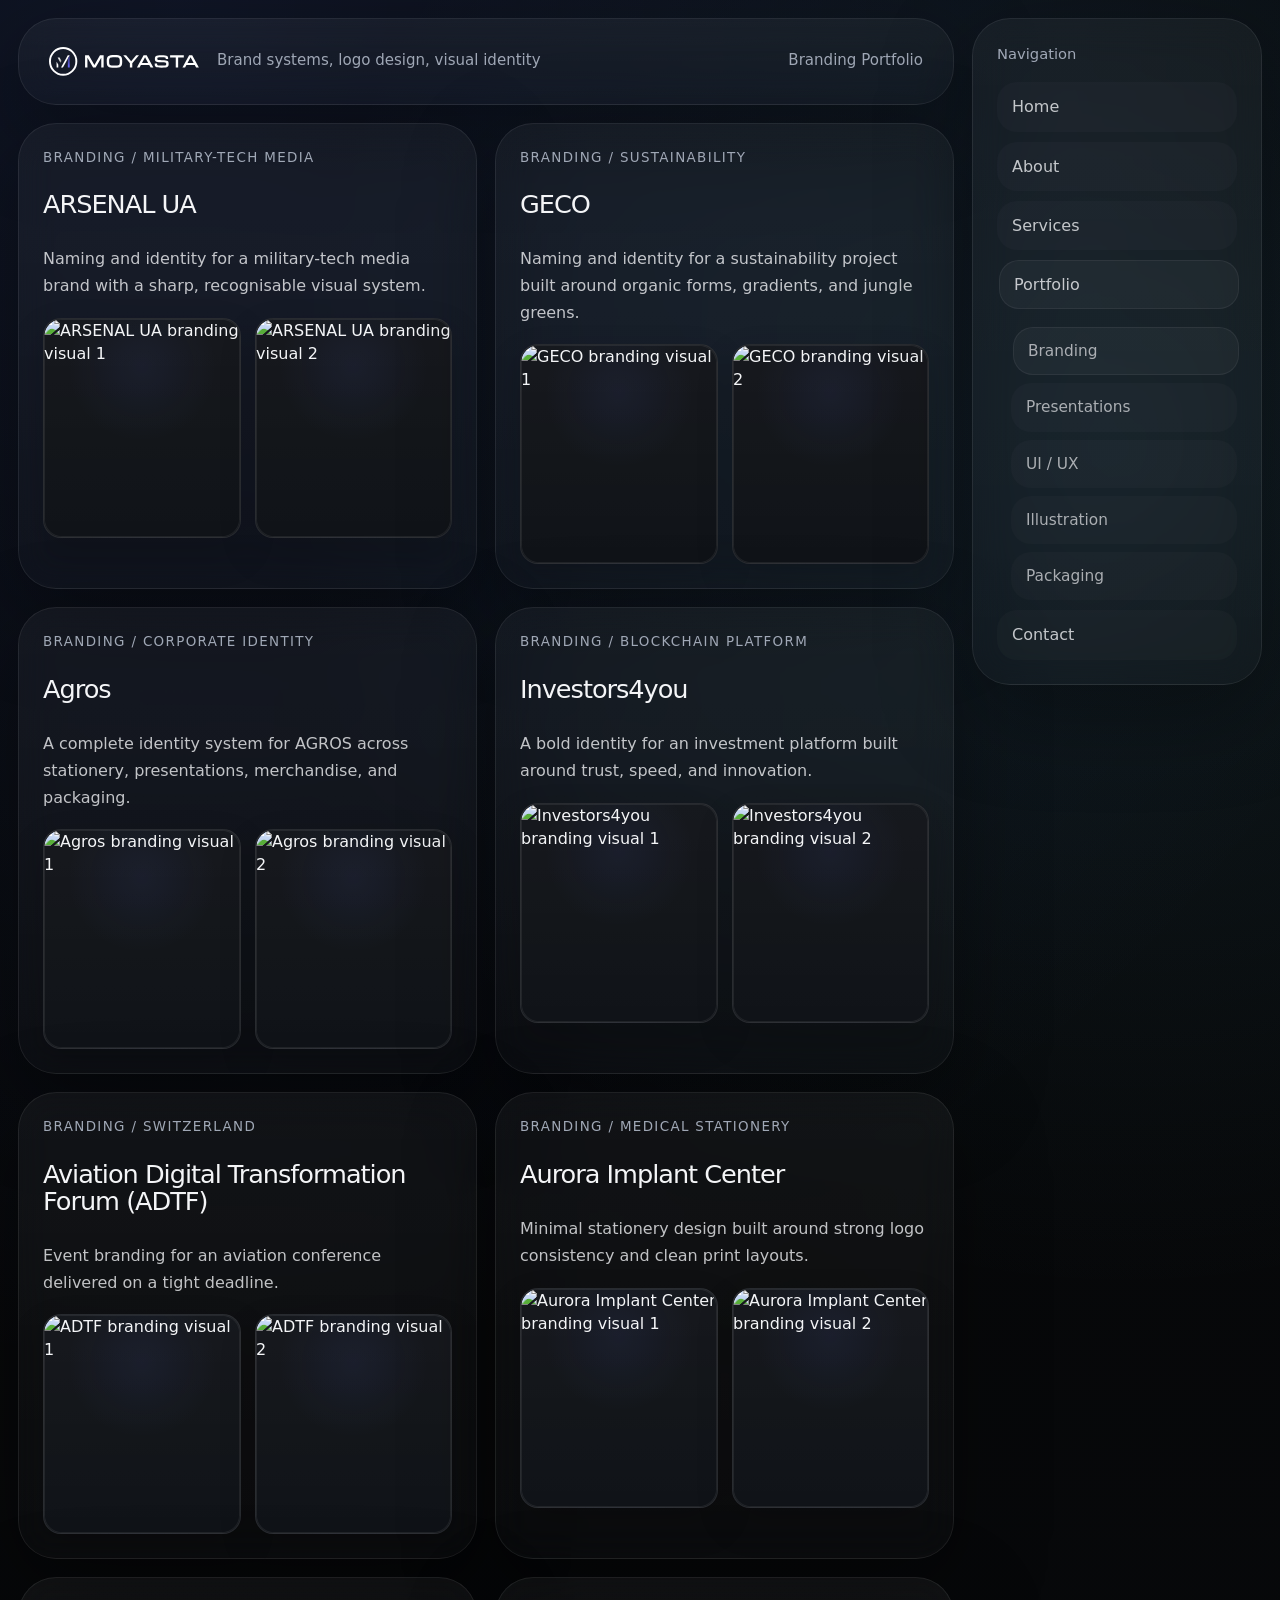
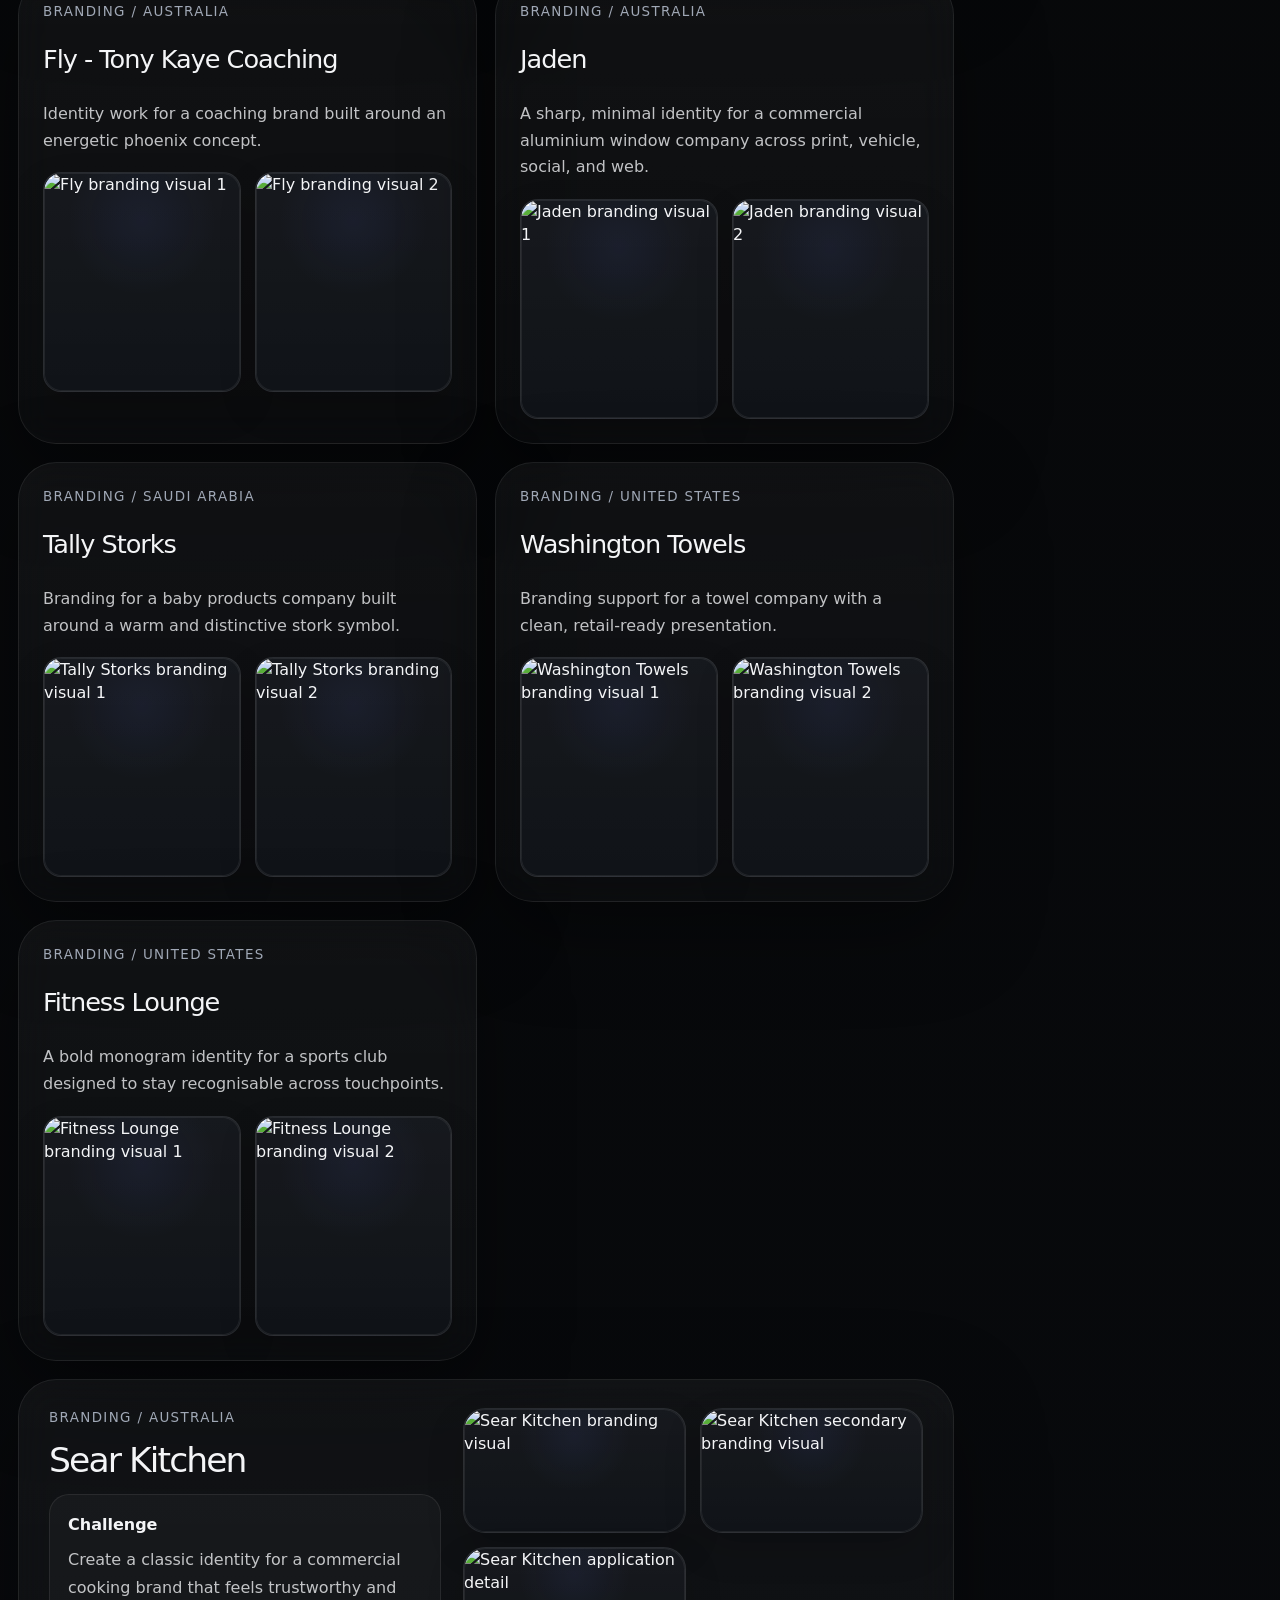
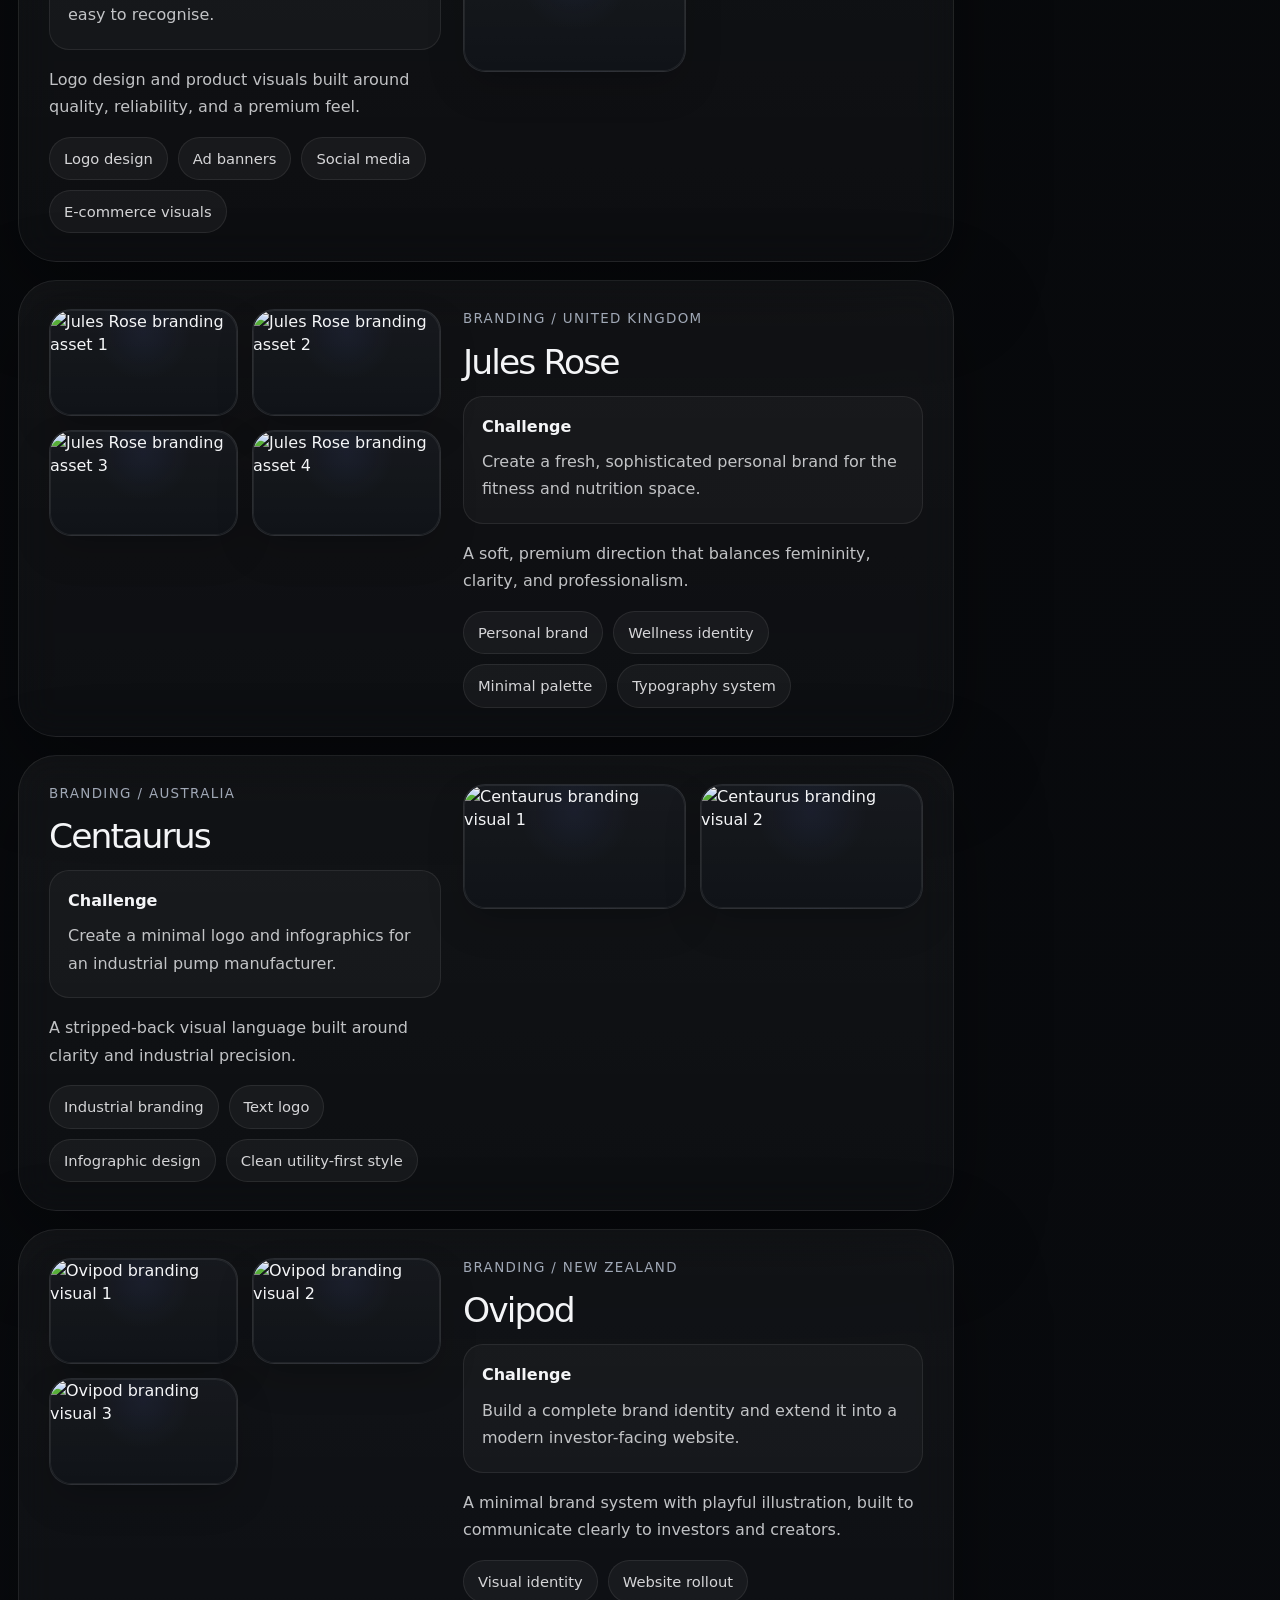
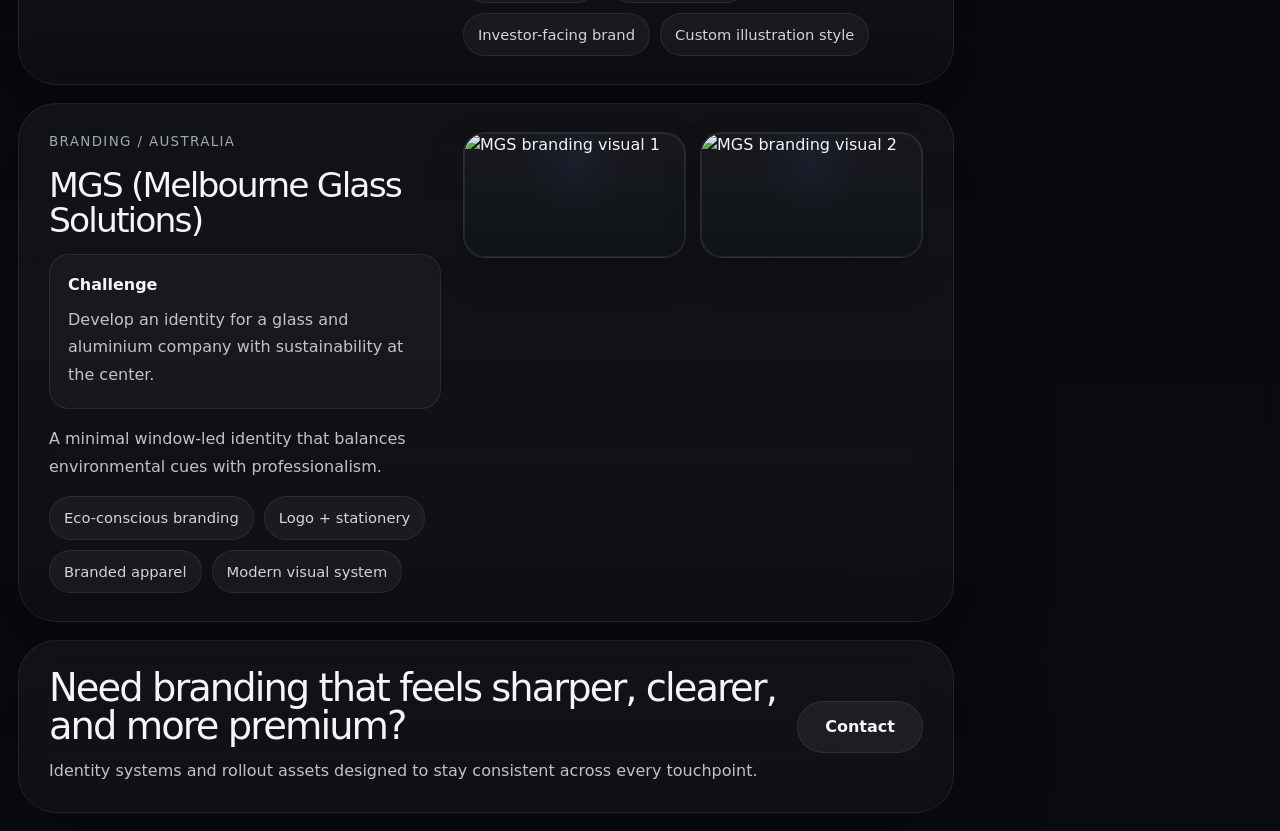
==== commit 94ebeff9: "update 5" ====
--- a/branding.html
+++ b/branding.html
@@ -991,7 +991,10 @@
       </section>
     </main>
     <aside class="sidebar glass">
-      <div class="side-title">Navigation</div>
+      <div class="sidebar-head">
+        <div class="side-title">Navigation</div>
+        <button class="sidebar-close" type="button" aria-label="Close navigation menu"></button>
+      </div>
       <nav class="side-nav">
         <a href="index.html#top">Home</a>
         <a href="index.html#about">About</a>
@@ -1019,6 +1022,7 @@
   <script>
     const menuToggle = document.querySelector(".menu-toggle");
     const sidebar = document.querySelector(".sidebar");
+    const sidebarClose = document.querySelector(".sidebar-close");
 
     if (menuToggle && sidebar) {
       const closeMenu = () => {
@@ -1031,6 +1035,10 @@
         menuToggle.setAttribute("aria-expanded", open ? "true" : "false");
       });
 
+      if (sidebarClose) {
+        sidebarClose.addEventListener("click", closeMenu);
+      }
+
       sidebar.querySelectorAll("a").forEach((link) => {
         link.addEventListener("click", closeMenu);
       });
@@ -1038,6 +1046,25 @@
       document.addEventListener("keydown", (event) => {
         if (event.key === "Escape") closeMenu();
       });
+
+      let touchStartX = 0;
+      let touchStartY = 0;
+
+      sidebar.addEventListener("touchstart", (event) => {
+        const touch = event.changedTouches[0];
+        touchStartX = touch.clientX;
+        touchStartY = touch.clientY;
+      }, { passive: true });
+
+      sidebar.addEventListener("touchend", (event) => {
+        const touch = event.changedTouches[0];
+        const deltaX = touch.clientX - touchStartX;
+        const deltaY = touch.clientY - touchStartY;
+
+        if (document.body.classList.contains("menu-open") && deltaX > 56 && Math.abs(deltaY) < 42) {
+          closeMenu();
+        }
+      }, { passive: true });
     }
 
     (function () {
--- a/shared.css
+++ b/shared.css
@@ -62,8 +62,63 @@
   min-width: 0;
 }
 
+.frame,
+.main,
+.cases,
+.sections,
+.stats,
+.projects,
+.archive-grid,
+.gallery-sections {
+  gap: 18px;
+}
+
+.gallery-section,
+.case-gallery,
+.archive-gallery,
+.story-team,
+.pill-row,
+.project-actions,
+.panel-footer {
+  gap: 14px;
+}
+
 .main > * {
   min-width: 0;
+}
+
+.archive-thumb,
+.gallery-card,
+.gallery-tile {
+  max-width: 100%;
+}
+
+.archive-thumb img,
+.gallery-card img,
+.gallery-tile img {
+  max-width: 100%;
+}
+
+.panel-footer,
+.project-actions,
+.pill-row {
+  margin-top: 22px;
+}
+
+.case-tags + .pill-row,
+.case-tags + .project-actions,
+.case-tags + .panel-footer {
+  margin-top: 24px;
+}
+
+.section-card p + .panel-footer,
+.section-card p + .pill-row,
+.story p + .pill-row,
+.story p + .panel-footer,
+.cta p + .pill-row,
+.cta p + .panel-footer,
+.cta p + .project-actions {
+  margin-top: 24px;
 }
 
 .glass {
@@ -135,6 +190,50 @@
   background: rgba(255, 255, 255, 0.055);
   border: 1px solid rgba(255, 255, 255, 0.08);
   font-weight: 600;
+}
+
+.sidebar-head {
+  display: flex;
+  align-items: center;
+  justify-content: space-between;
+  gap: 12px;
+}
+
+.sidebar-close {
+  display: none;
+  width: 40px;
+  height: 40px;
+  padding: 0;
+  border: 1px solid rgba(255, 255, 255, 0.08);
+  border-radius: 999px;
+  background: rgba(255, 255, 255, 0.04);
+  color: var(--text);
+  align-items: center;
+  justify-content: center;
+  flex: 0 0 auto;
+  cursor: pointer;
+}
+
+.sidebar-close::before,
+.sidebar-close::after {
+  content: "";
+  position: absolute;
+  width: 14px;
+  height: 2px;
+  border-radius: 999px;
+  background: currentColor;
+}
+
+.sidebar-close {
+  position: relative;
+}
+
+.sidebar-close::before {
+  transform: rotate(45deg);
+}
+
+.sidebar-close::after {
+  transform: rotate(-45deg);
 }
 
 .menu-toggle {
@@ -208,6 +307,25 @@
     gap: 12px;
   }
 
+  .cases,
+  .sections,
+  .stats,
+  .projects,
+  .archive-grid,
+  .gallery-sections {
+    gap: 14px !important;
+  }
+
+  .gallery-section,
+  .case-gallery,
+  .archive-gallery,
+  .story-team,
+  .pill-row,
+  .project-actions,
+  .panel-footer {
+    gap: 12px !important;
+  }
+
   .brandbar,
   .cta {
     flex-direction: column;
@@ -275,6 +393,10 @@
     overflow: auto;
   }
 
+  .sidebar-close {
+    display: inline-flex;
+  }
+
   .menu-open .sidebar {
     transform: translateX(0);
     opacity: 1;
@@ -303,11 +425,54 @@
     gap: 12px;
   }
 
+  .panel-footer,
+  .project-actions,
+  .pill-row {
+    margin-top: 20px;
+  }
+
+  .section-card p + .panel-footer,
+  .section-card p + .pill-row,
+  .story p + .pill-row,
+  .story p + .panel-footer,
+  .cta p + .pill-row,
+  .cta p + .panel-footer,
+  .cta p + .project-actions {
+    margin-top: 22px;
+  }
+
   .pill,
   .hero-action,
   .video-link {
     min-height: 48px;
   }
+
+  .archive-grid,
+  .archive-gallery,
+  .case-gallery {
+    grid-template-columns: 1fr !important;
+  }
+
+  .archive-thumb,
+  .gallery-card {
+    min-height: 0 !important;
+    aspect-ratio: auto !important;
+  }
+
+  .archive-thumb img,
+  .gallery-card img {
+    width: 100%;
+    height: auto !important;
+    max-height: none !important;
+    object-fit: contain !important;
+    object-position: center center !important;
+  }
+
+  .gallery-tile img {
+    width: 100%;
+    height: auto !important;
+    object-fit: contain !important;
+  }
 }
 
 @media (max-width: 520px) {
@@ -318,6 +483,25 @@
   .frame,
   .main {
     gap: 10px;
+  }
+
+  .cases,
+  .sections,
+  .stats,
+  .projects,
+  .archive-grid,
+  .gallery-sections {
+    gap: 12px !important;
+  }
+
+  .gallery-section,
+  .case-gallery,
+  .archive-gallery,
+  .story-team,
+  .pill-row,
+  .project-actions,
+  .panel-footer {
+    gap: 10px !important;
   }
 
   .brandbar {
@@ -351,6 +535,24 @@
     justify-content: center;
   }
 
+  .archive-thumb,
+  .gallery-card,
+  .gallery-tile {
+    border-radius: 18px;
+  }
+
+  .archive-thumb img,
+  .gallery-card img,
+  .gallery-tile img {
+    clip-path: inset(0 round 18px) !important;
+  }
+
+  .panel-footer,
+  .project-actions,
+  .pill-row {
+    margin-top: 18px;
+  }
+
   .side-nav a,
   .side-subnav a {
     min-height: 46px;
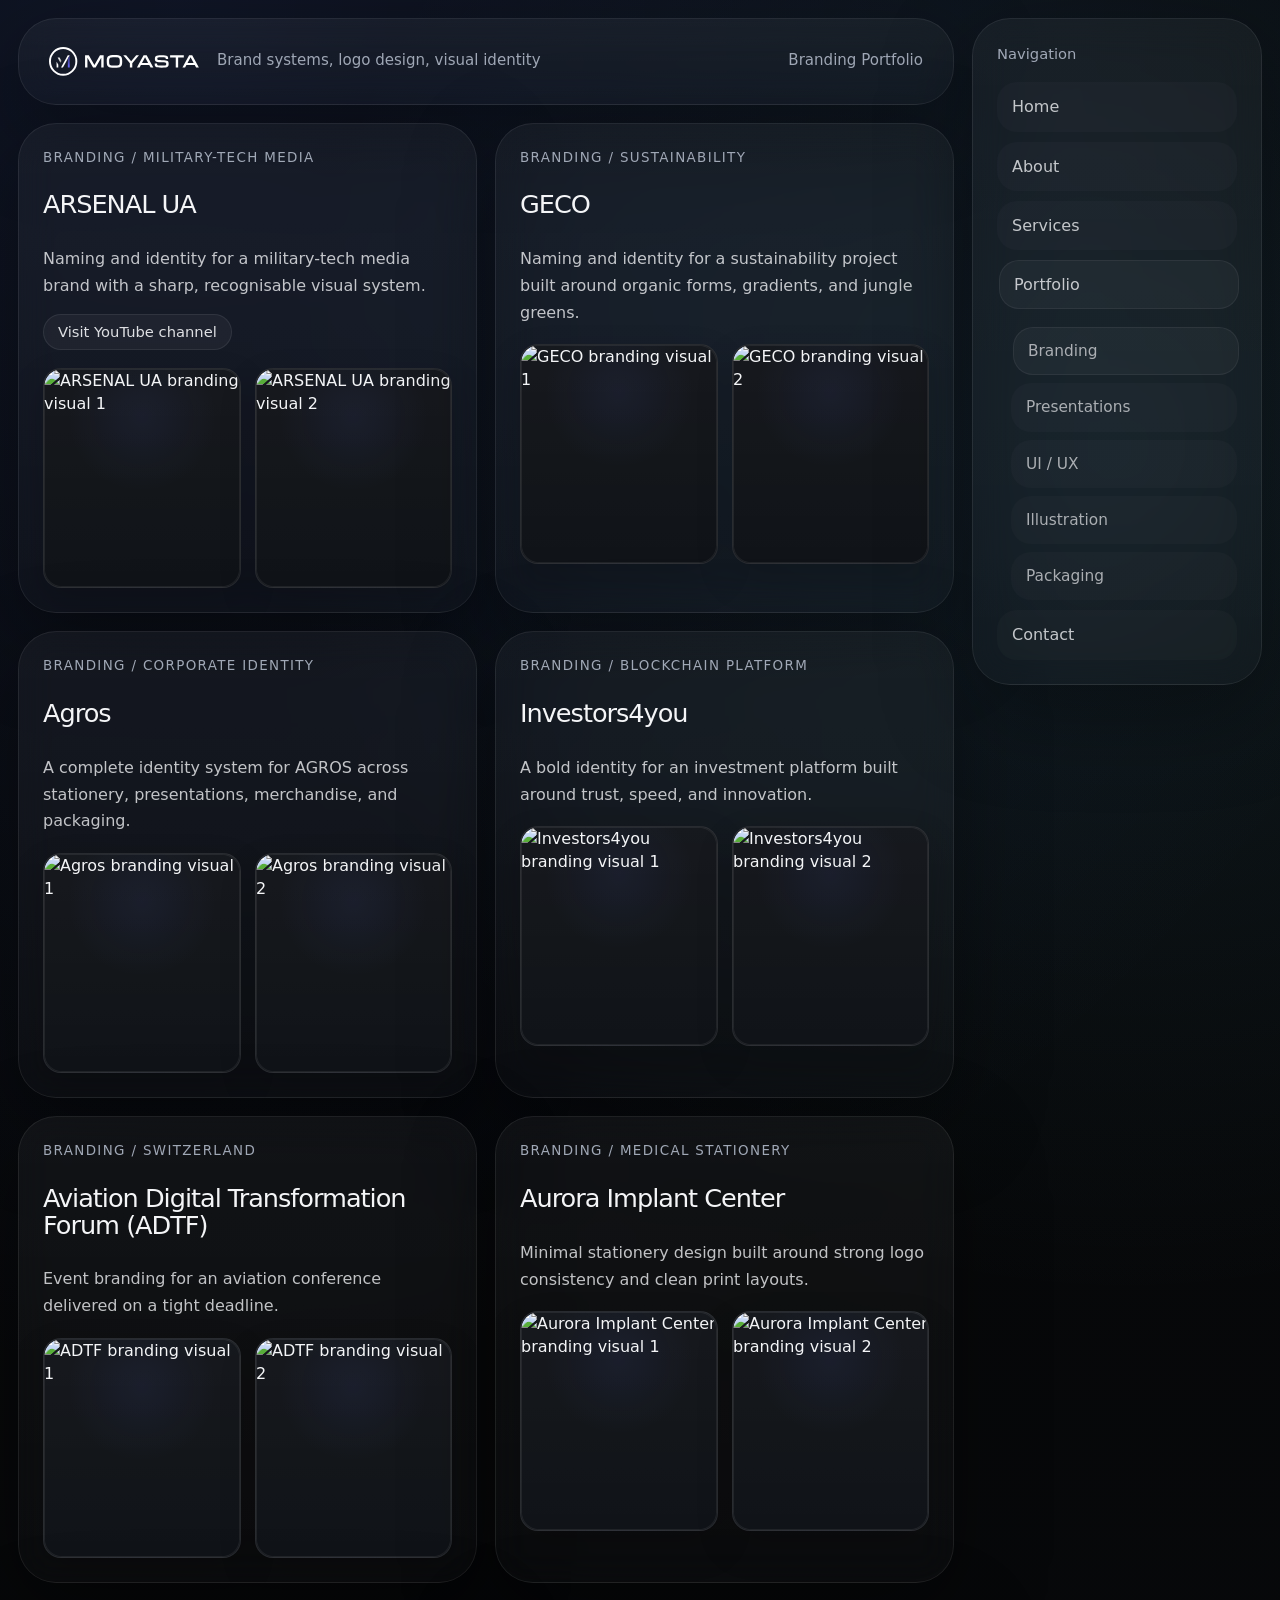
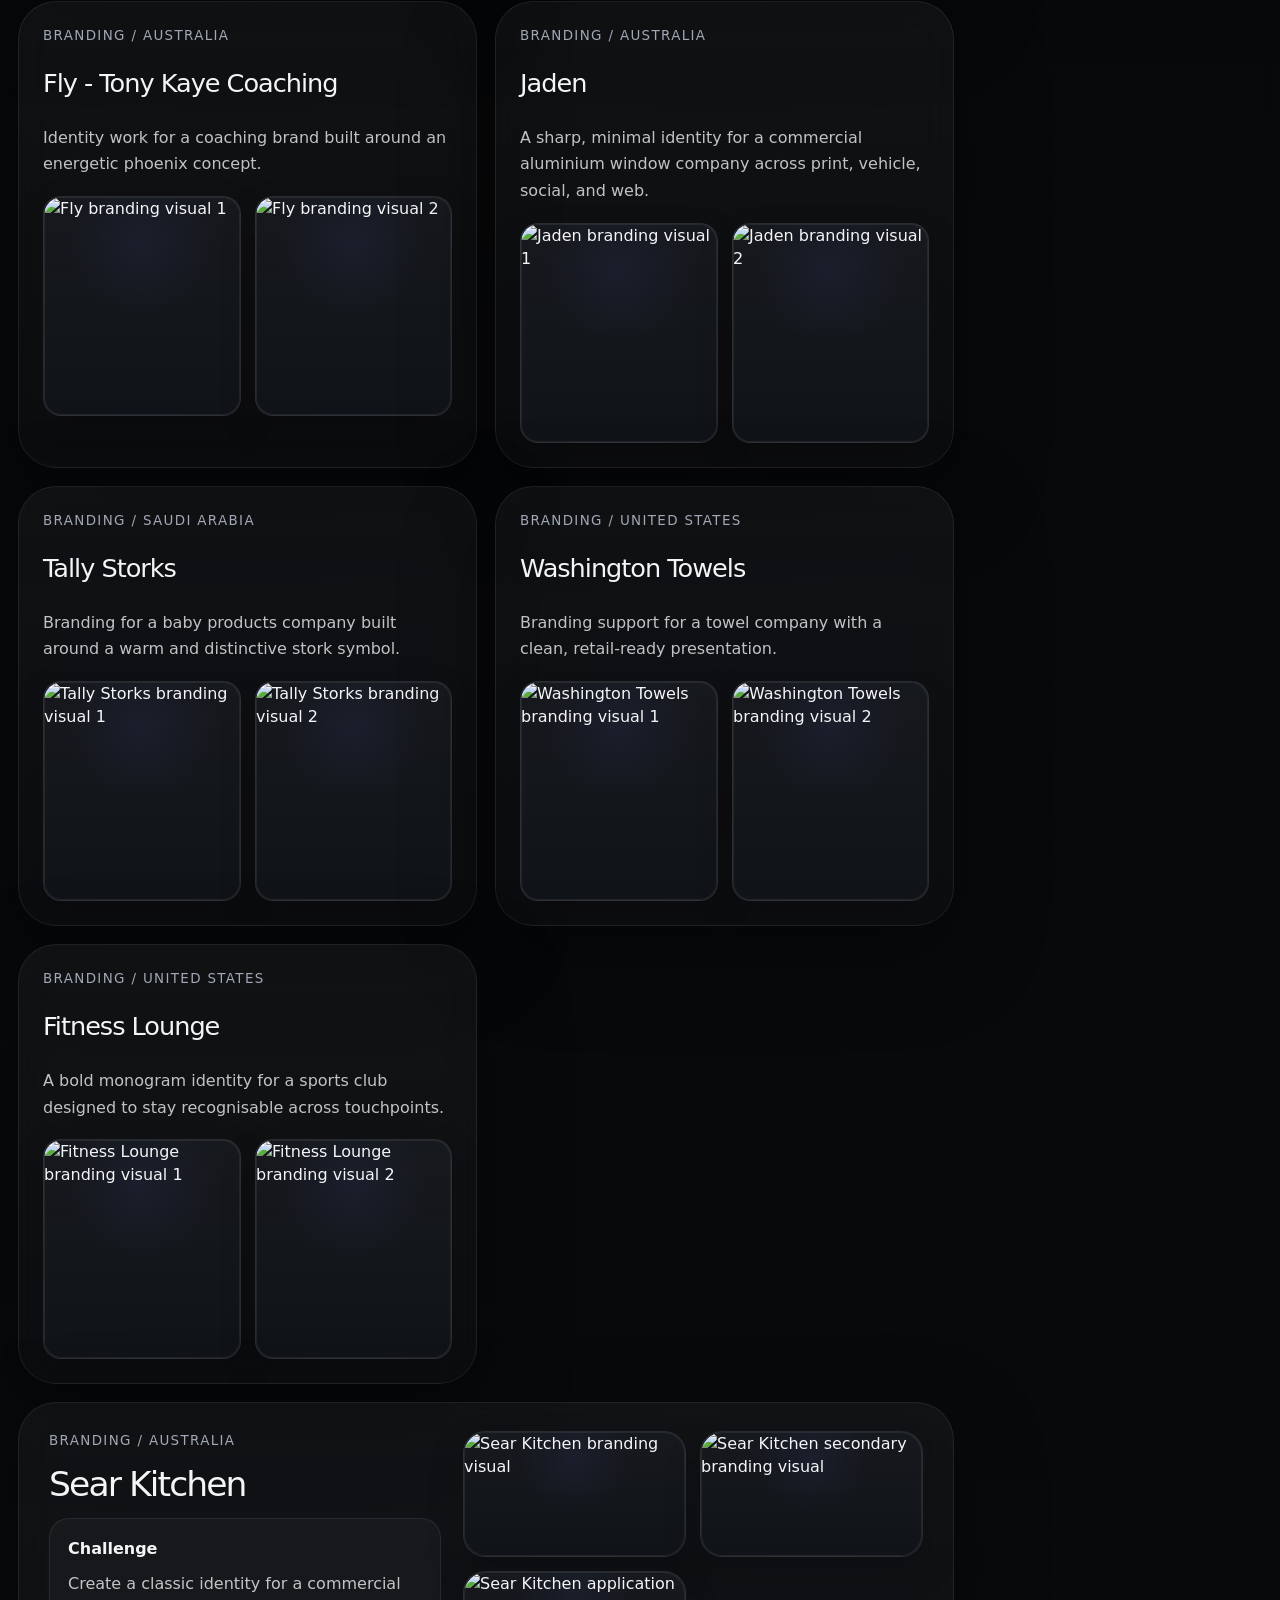
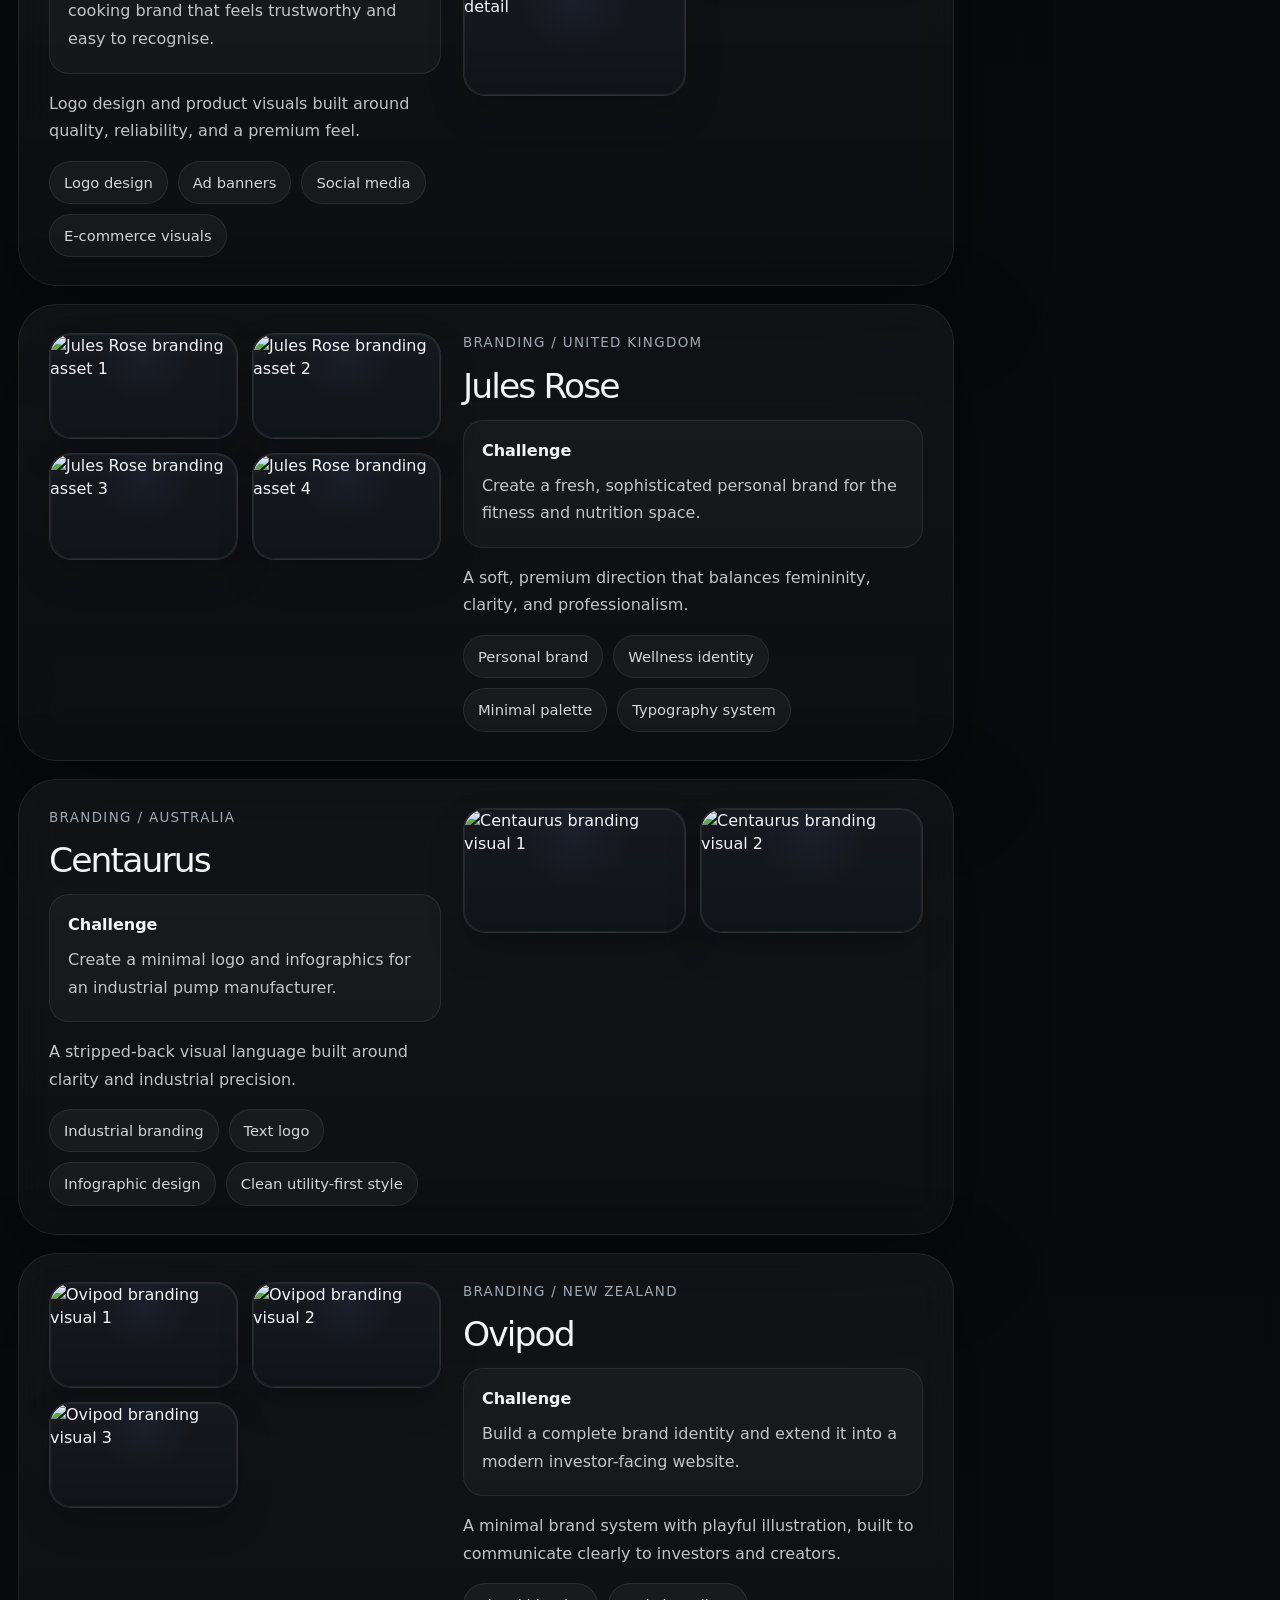
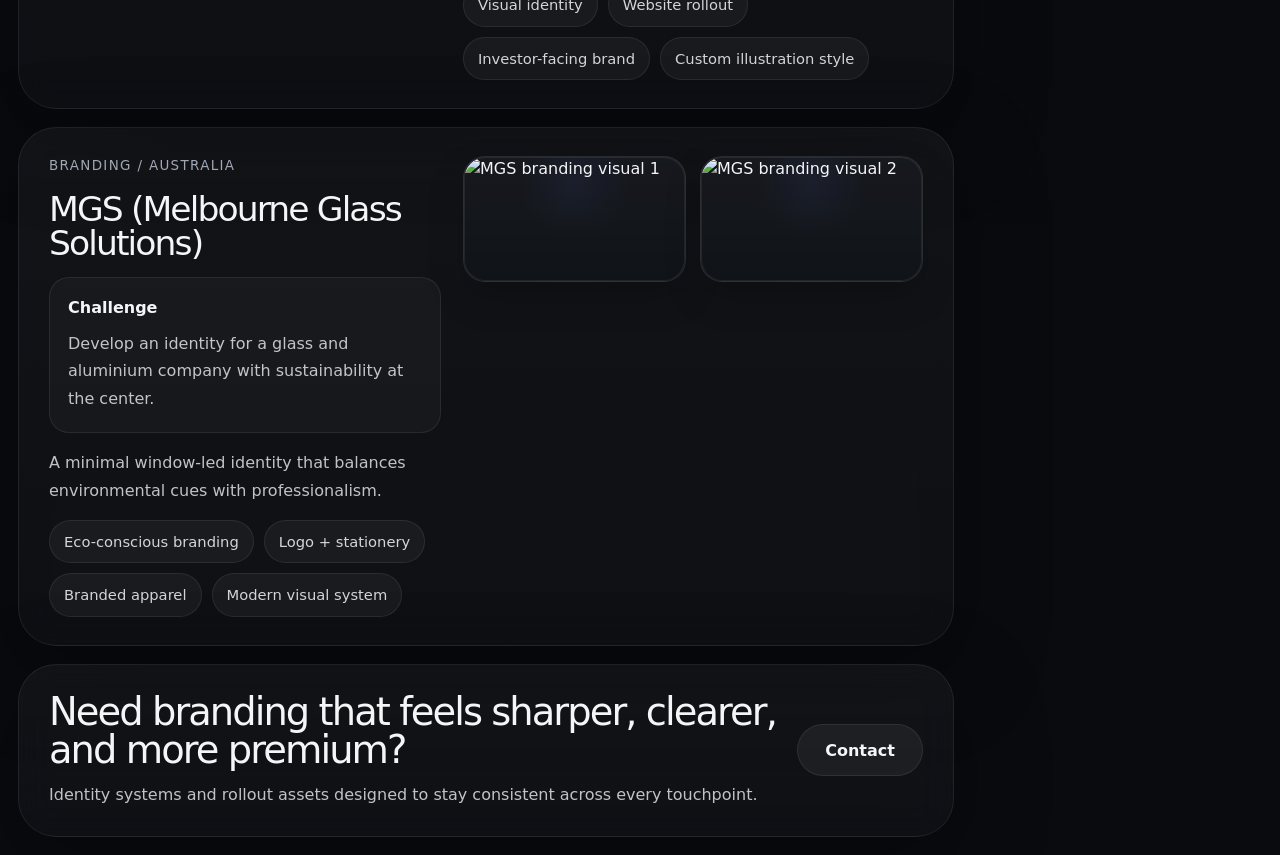
==== commit 8f6d6183: "Update branding and presentations Update" ====
--- a/branding.html
+++ b/branding.html
@@ -248,6 +248,30 @@
       max-width: 52ch;
     }
 
+    .archive-link {
+      align-self: flex-start;
+      padding: 10px 14px;
+      border-radius: 999px;
+      border: 1px solid rgba(255, 255, 255, 0.08);
+      background: rgba(255, 255, 255, 0.045);
+      color: rgba(244, 245, 247, 0.9);
+      text-decoration: none;
+      font-size: 0.92rem;
+      line-height: 1;
+      transition:
+        border-color 160ms ease,
+        background 160ms ease,
+        color 160ms ease,
+        transform 160ms ease;
+    }
+
+    .archive-link:hover {
+      border-color: rgba(132, 167, 255, 0.32);
+      background: rgba(91, 124, 255, 0.12);
+      color: var(--text);
+      transform: translateY(-1px);
+    }
+
     .archive-gallery {
       display: grid;
       grid-template-columns: repeat(2, minmax(0, 1fr));
@@ -684,6 +708,7 @@
           <p>
             Naming and identity for a military-tech media brand with a sharp, recognisable visual system.
           </p>
+          <a class="archive-link" href="https://www.youtube.com/@ARSENAL-UA" target="_blank" rel="noreferrer">Visit YouTube channel</a>
           <div class="archive-gallery">
             <div class="archive-thumb"><img src="https://res2.weblium.site/res/5d34ae48e5e18c0023d4d1c2/6898a3044e1fc6e51ea96fa8_optimized" alt="ARSENAL UA branding visual 1" loading="lazy" /></div>
             <div class="archive-thumb"><img src="https://res2.weblium.site/res/5d34ae48e5e18c0023d4d1c2/6898a3624e1fc6e51ea97151_optimized" alt="ARSENAL UA branding visual 2" loading="lazy" /></div>
--- a/shared.css
+++ b/shared.css
@@ -299,12 +299,16 @@
   }
 
   .page {
-    padding: 12px;
+    padding:
+      max(14px, env(safe-area-inset-top))
+      14px
+      max(16px, env(safe-area-inset-bottom))
+      14px;
   }
 
   .frame,
   .main {
-    gap: 12px;
+    gap: 14px;
   }
 
   .cases,
@@ -313,7 +317,7 @@
   .projects,
   .archive-grid,
   .gallery-sections {
-    gap: 14px !important;
+    gap: 16px !important;
   }
 
   .gallery-section,
@@ -323,7 +327,7 @@
   .pill-row,
   .project-actions,
   .panel-footer {
-    gap: 12px !important;
+    gap: 14px !important;
   }
 
   .brandbar,
@@ -477,12 +481,16 @@
 
 @media (max-width: 520px) {
   .page {
-    padding: 10px;
+    padding:
+      max(16px, env(safe-area-inset-top))
+      12px
+      max(22px, env(safe-area-inset-bottom))
+      12px;
   }
 
   .frame,
   .main {
-    gap: 10px;
+    gap: 14px;
   }
 
   .cases,
@@ -491,7 +499,7 @@
   .projects,
   .archive-grid,
   .gallery-sections {
-    gap: 12px !important;
+    gap: 16px !important;
   }
 
   .gallery-section,
@@ -501,7 +509,7 @@
   .pill-row,
   .project-actions,
   .panel-footer {
-    gap: 10px !important;
+    gap: 12px !important;
   }
 
   .brandbar {
@@ -517,10 +525,10 @@
   }
 
   .sidebar {
-    top: 10px;
-    right: 10px;
-    bottom: 10px;
-    width: min(320px, calc(100vw - 20px));
+    top: max(12px, env(safe-area-inset-top));
+    right: 12px;
+    bottom: max(12px, env(safe-area-inset-bottom));
+    width: min(320px, calc(100vw - 24px));
     padding: 16px;
   }
 
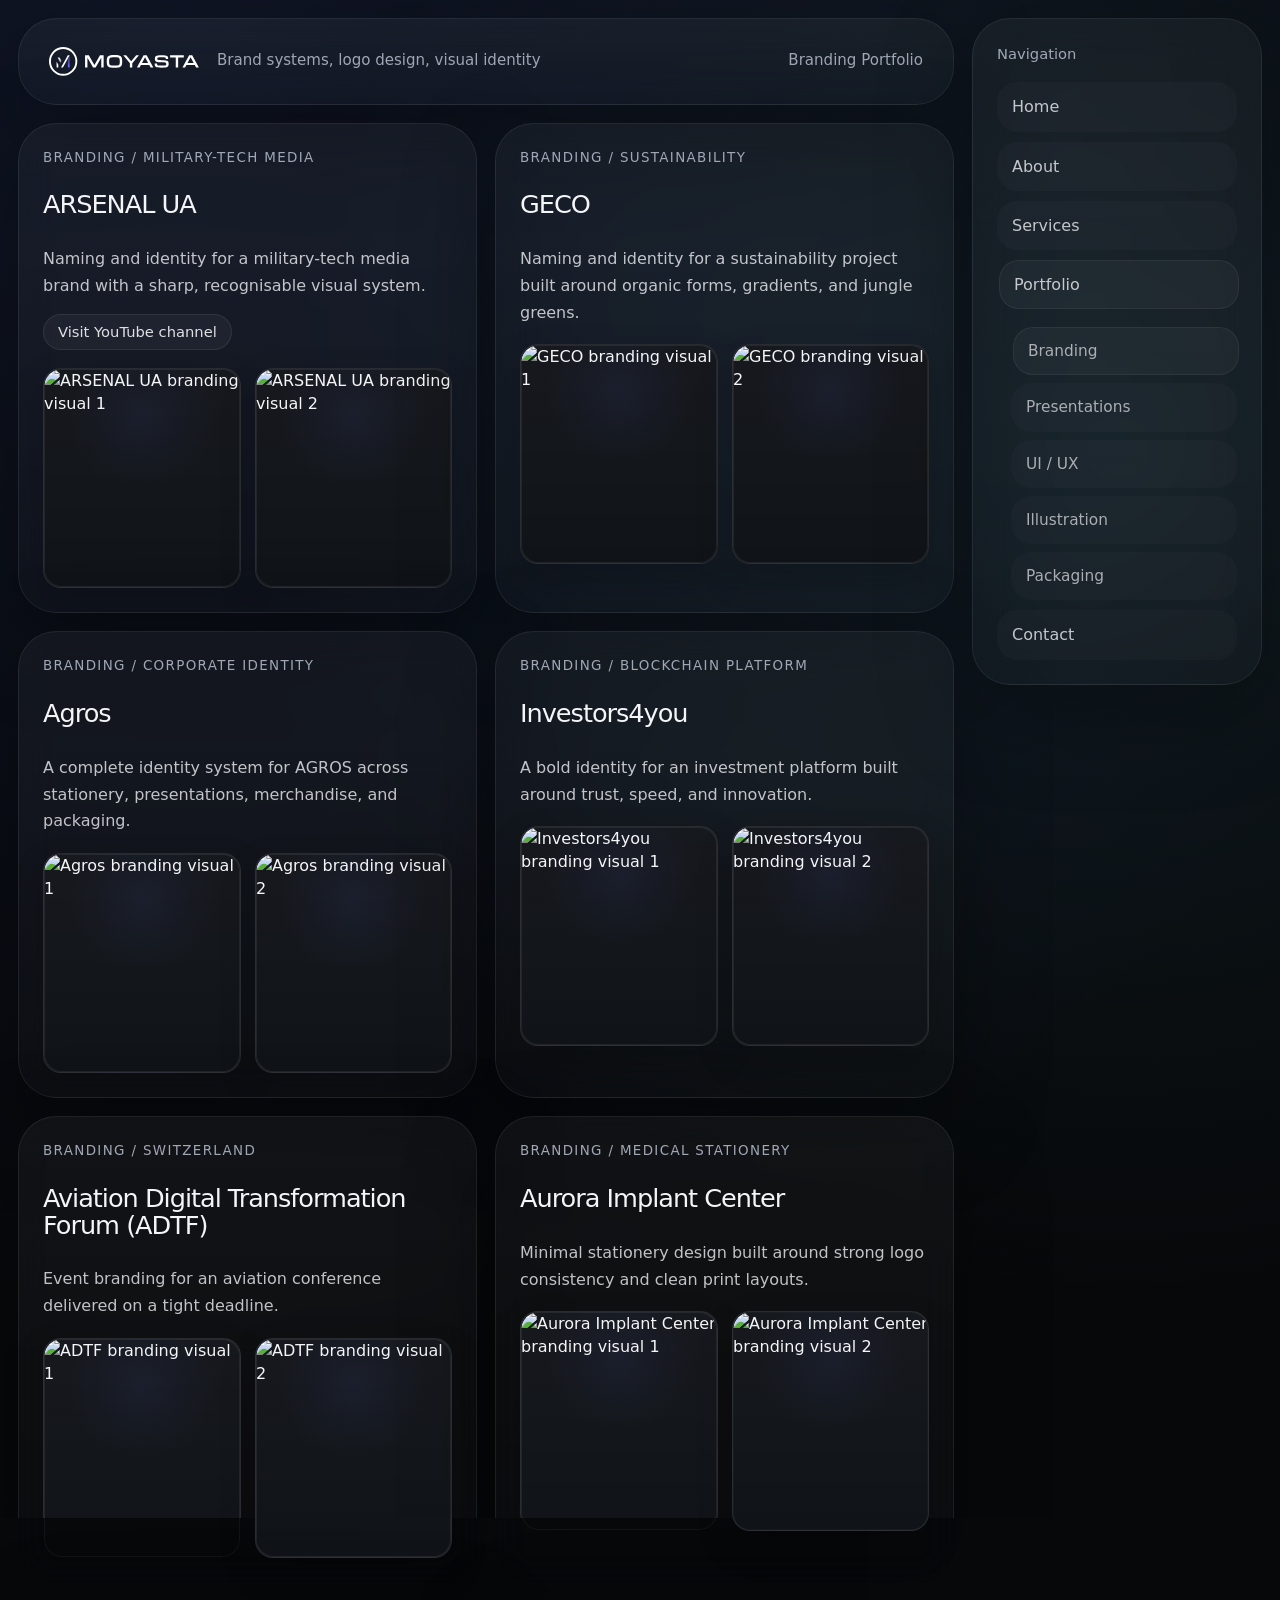
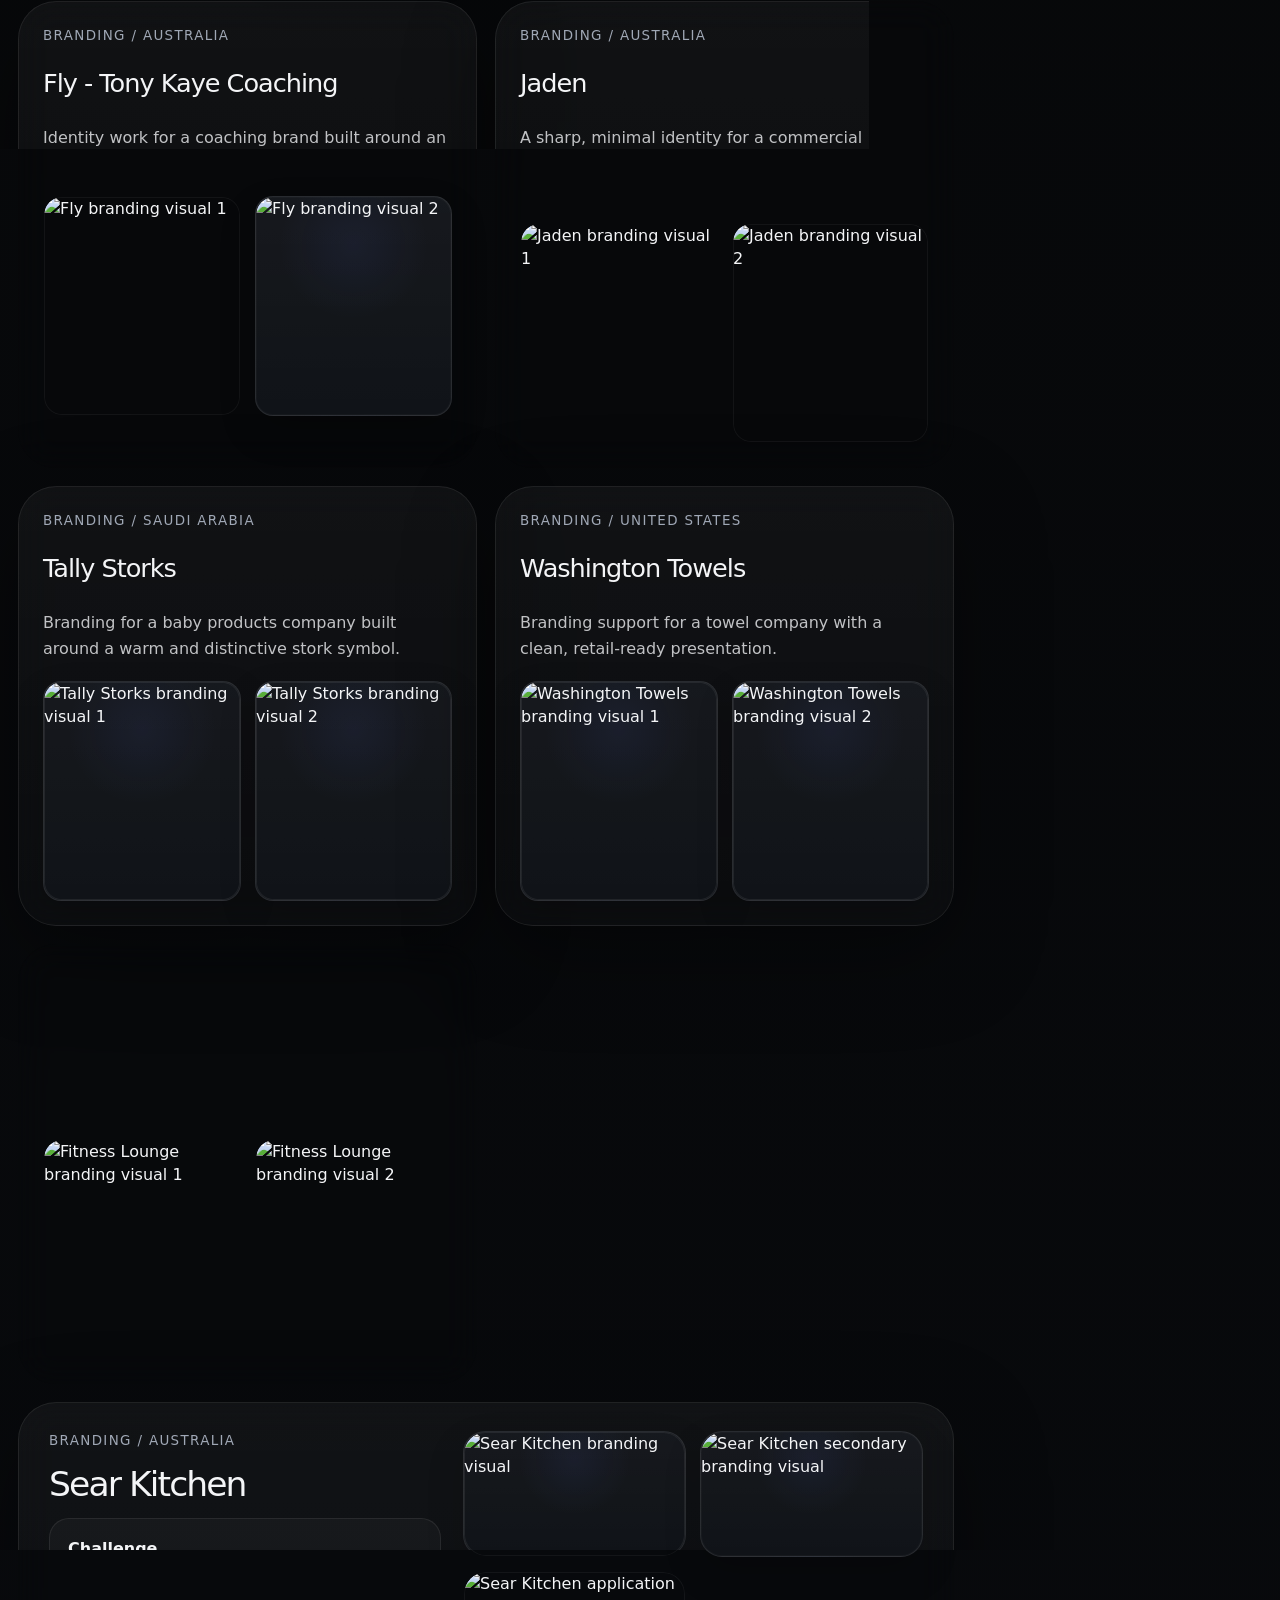
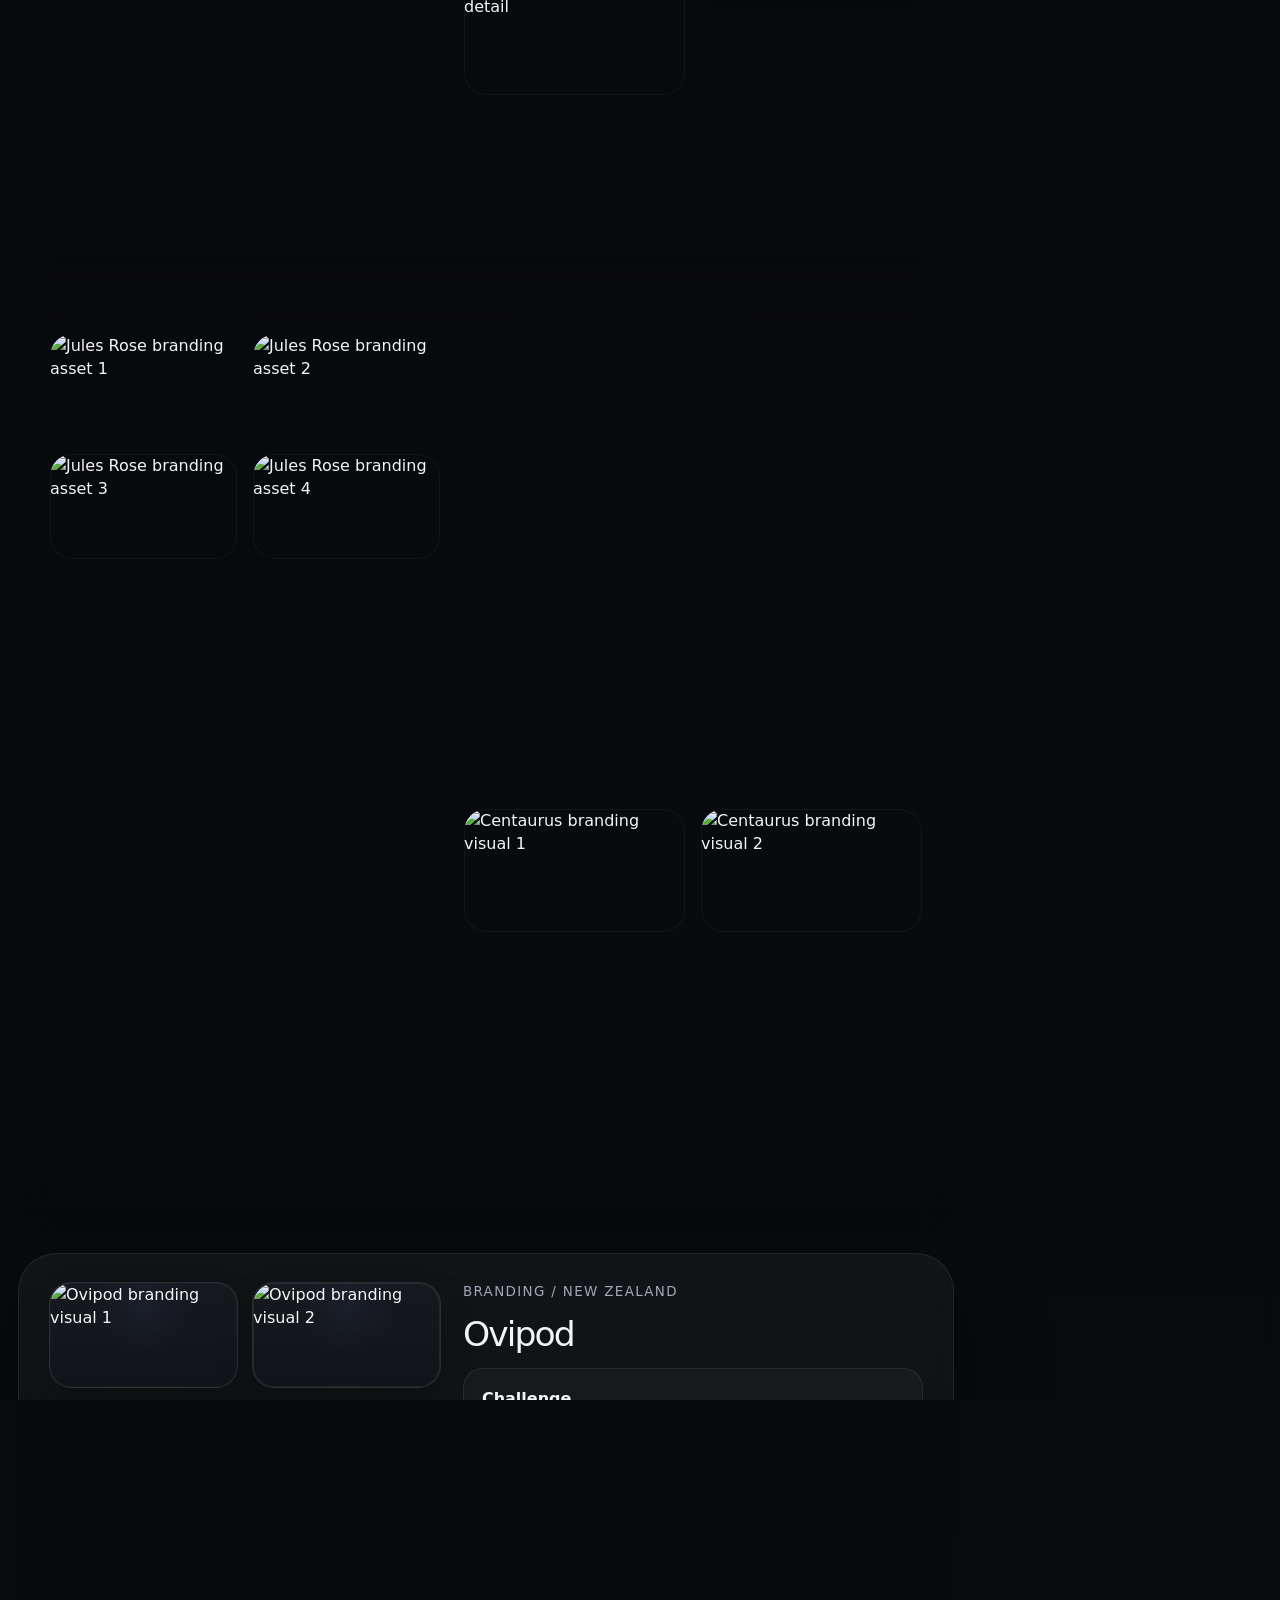
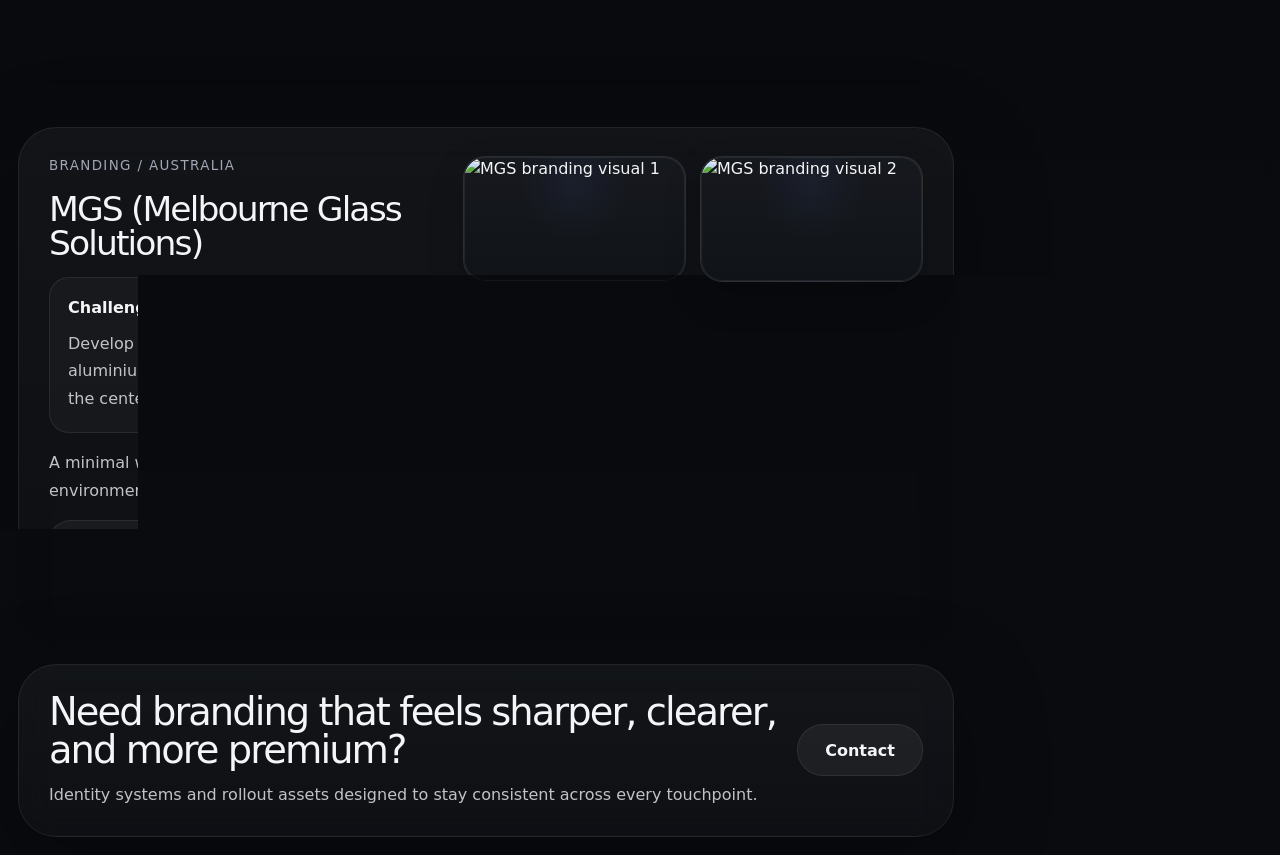
==== commit 3b063aa2: "Update" ====
--- a/branding.html
+++ b/branding.html
@@ -966,9 +966,6 @@
             </div>
             <div class="gallery-card">
               <img src="https://res2.weblium.site/res/5d34ae48e5e18c0023d4d1c2/5d3b06737677b20023a76653_optimized" alt="Ovipod branding visual 2" loading="lazy" />
-            </div>
-            <div class="gallery-card wide">
-              <img src="https://res2.weblium.site/res/5d34ae48e5e18c0023d4d1c2/5d3b02cd7677b20023a75690_optimized" alt="Ovipod branding visual 3" loading="lazy" />
             </div>
           </div>
         </article>
